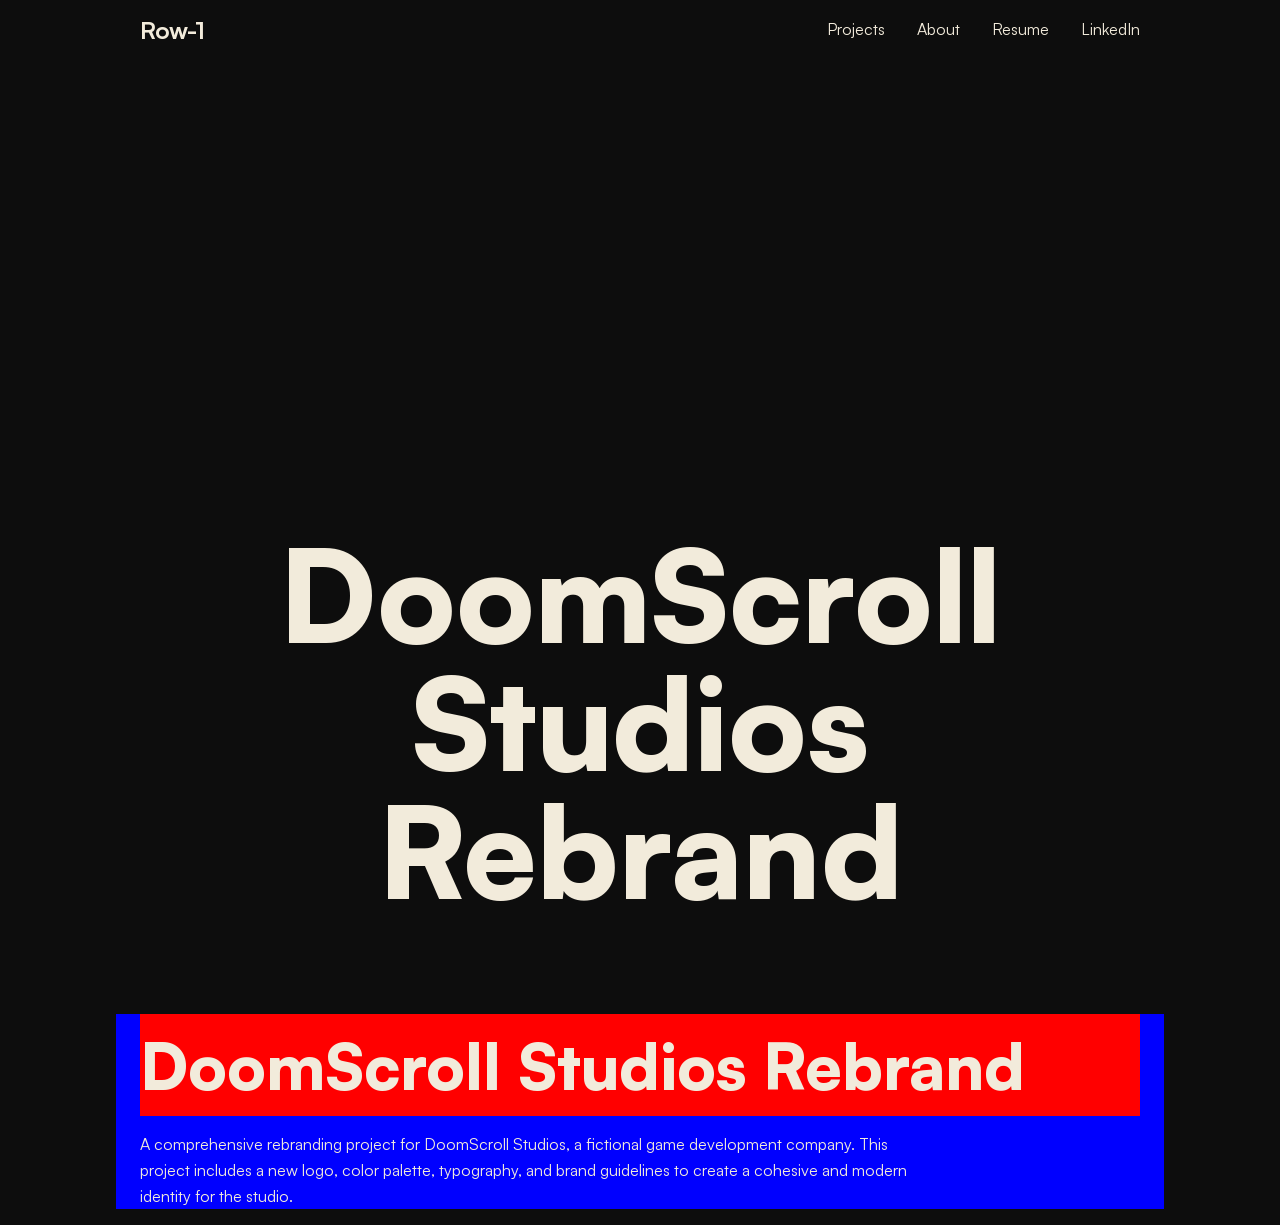
==== doomScrollRebrand.html @ fac2cb9f "Added Resume Link and DoomScroll.HTML but haven't linked it yet" ====
<!DOCTYPE html>
    <html lang="en">
    <head>
        <meta charset="UTF-8">
        <meta name="viewport" content="width=device-width, initial-scale=1.0">
        <link rel="stylesheet" href="styles.css">
        <script src="script.js" defer></script>
        <title>DoomScroll Studios Rebrand</title>
    </head>
    <body>
        <header>
            <nav class="navbar">
                <a class="nav-logo" href="/">Row-1</a>

                <div class="hamburger-menu">
                    <span class="bar"></span>
                    <span class="bar"></span>
                    <span class="bar"></span>
                </div>

                <ul class="nav_list">
                    <li class="nav_item">
                        <a href="#projects" class="nav_link">Projects</a>
                    </li>
                    <li class="nav_item">
                        <a href="#About" class="nav_link">About</a>
                    </li>
                    <li class="nav_item">
                        <a href="downloadFiles/RoannCordova_Resume2026.pdf" class="nav_link" download="RoannCordova_Resume2026.pdf">Resume</a>
                    </li>
                    <li class="nav_item">
                        <a href="https://www.linkedin.com/in/roann-cordova/" class="nav_link">LinkedIn</a>
                    </li>
                </ul>
            </nav>
        </header>
    <main>
        <!------------------- Hero Section ------------------->
            <section class="hero" id="#top">
    
                <div class="hero-video">
                    <video autoplay muted loop playsinline>
                        <source src="videos/A_Good_Design_Is_10001-0500.mp4" type="video/mp4">
                    </video>
                </div>
                <div class="name-header"> 
                    <h1 class="hero-name">
                        DoomScroll Studios Rebrand
                    </h1>
                </div>
            </section>
            <section class="project-overview">
                <h1 class="project-headline">DoomScroll Studios Rebrand</h1>
                <p class="project-description">
                    A comprehensive rebranding project for DoomScroll Studios, a fictional game development company. This project includes a new logo, color palette, typography, and brand guidelines to create a cohesive and modern identity for the studio.
                </p>
            </section>
    </main>
    </body>
---- styles.css ----
/*-------- Variables ----------*/
/* Satoshi – Light */
@font-face {
    font-family: "Satoshi";
    src: url("fonts/Satoshi-Light.woff2") format("woff2");
    font-weight: 300;
    font-style: normal;
    font-display: swap;
}

@font-face {
    font-family: "Satoshi";
    src: url("fonts/Satoshi-LightItalic.woff2") format("woff2");
    font-weight: 300;
    font-style: italic;
    font-display: swap;
}

/* Satoshi – Regular */
@font-face {
    font-family: "Satoshi";
    src: url("fonts/Satoshi-Regular.woff2") format("woff2");
    font-weight: 400;
    font-style: normal;
    font-display: swap;
}

@font-face {
    font-family: "Satoshi";
    src: url("fonts/Satoshi-Italic.woff2") format("woff2");
    font-weight: 400;
    font-style: italic;
    font-display: swap;
}

/* Satoshi – Medium */
@font-face {
    font-family: "Satoshi";
    src: url("fonts/Satoshi-Medium.woff2") format("woff2");
    font-weight: 500;
    font-style: normal;
    font-display: swap;
}

@font-face {
    font-family: "Satoshi";
    src: url("fonts/Satoshi-MediumItalic.woff2") format("woff2");
    font-weight: 500;
    font-style: italic;
    font-display: swap;
}

/* Satoshi – Bold */
@font-face {
    font-family: "Satoshi";
    src: url("fonts/Satoshi-Bold.woff2") format("woff2");
    font-weight: 700;
    font-style: normal;
    font-display: swap;
}

@font-face {
    font-family: "Satoshi";
    src: url("fonts/Satoshi-BoldItalic.woff2") format("woff2");
    font-weight: 700;
    font-style: italic;
    font-display: swap;
}

/* Satoshi – Black */
@font-face {
    font-family: "Satoshi";
    src: url("fonts/Satoshi-Black.woff2") format("woff2");
    font-weight: 900;
    font-style: normal;
    font-display: swap;
}

@font-face {
    font-family: "Satoshi";
    src: url("fonts/Satoshi-BlackItalic.woff2") format("woff2");
    font-weight: 900;
    font-style: italic;
    font-display: swap;
}
/*---------------------------------*/


:root {
    /* Core colors */
    --color-bg-dark: #0D0D0D;
    --color-beige: #F2EBDB;

    /* Accents */
    --color-accent-warm: #D97925;
    --color-accent-blue: #2484DA;
    --color-accent-blue-dark: #033E8C;
    ::selection {
        background: var(--color-beige);
        color: var(--color-accent-warm);
    }

    /* Typography */
    --font-primary: "Satoshi", sans-serif;

    /* Radius */
    --radius-xl: 50px;
    --radius-lg: 24px;
    --radius-md: 12px;
    --radius-sm: 6px;

    /* Layout */
    --max-width-container: 1000px; /* Max width for the main content container */
}

/* Navigation Bar */
header {
    position: sticky;
    top: 0;
    z-index: 1000;
}
.navbar {
    background-color: var(--color-bg-dark);
    justify-content: space-between;
    display: flex;
    align-items: center;
    padding-left: 1.5rem;
    padding-right: 1.5rem;
    height: 60px;

    max-width: var(--max-width-container);
    margin: 0 auto;

}
.nav-logo {
    font-family: var(--font-primary);
    font-weight: 700;
    color: var(--color-beige);
    text-decoration: none;
    font-size: 1.5rem;
}
.hamburger-menu {
    display: none; /* Hide burger menu on larger screens */
    flex-direction: column;
    gap: 5px;
    cursor: pointer;
}
.bar {
    width: 25px;
    height: 3px;
    background-color: var(--color-beige);
    border-radius: 2px;
}
.nav_list {
    display: flex;
    gap: 2rem;
}
.nav_list.active {
    transform: translateX(0) !important; /* Slide in the nav links when active */
}   
@media only screen and (max-width: 500px) {
    .nav_list {
        position: fixed;
        top: 60px; /* Below the navbar */
        right: 0;
        background-color: var(--color-bg-dark);
        border-radius: var(--radius-md);
        flex-direction: column;
        box-shadow: 0 4px 24px rgba(0, 0, 0, 1);
        width: 200px;
        padding: 1rem;
        transform: translateX(100%); /* Hide nav links by default */
        transition: transform 0.3s ease-in-out;
    }
    .hamburger-menu {
        display: flex; /* Show burger menu on smaller screens */
    }
}


/*-------- Base page setup ----------*/
body {
    /* background-color: var(--color-bg-dark); */
    color: var(--color-beige);
    font-family: var(--font-primary);
    font-weight: 400; 
    line-height: 1.6;
    margin: 0;

    background: #0D0D0D;
}
ul {
    list-style: none;
}



/* Headings */
h1, h2, h3, h4 {
    font-family: var(--font-primary);
    font-weight: 700; /* Bold */
    margin: 0 0 0.5em;
}

h1 {
    font-size: clamp(2.8rem, 5vw, 4rem);
    font-weight: 900; /* Black */
}

h2 {
    font-size: clamp(2rem, 3.5vw, 3rem);
}

h3 {
    font-size: clamp(1.4rem, 2vw, 2rem);
}

p {
    font-weight: 400; /* Regular */
    max-width: 70ch;
}


/* Links */
a:visited{
    color: var(--color-beige);
    
}
a:link{
    color: var(--color-beige);
    text-decoration: none;
}
a:hover{
    color: var(--color-beige);
    text-decoration: underline;
}
a:focus{
    color: var(--color-beige);
    text-decoration: underline;
}

/* Text Stylings - Accents */
.warm-bold{
    color: var(--color-accent-warm);
    font-weight: 700;
}
.italic-bold-beige{
    color: var(--color-beige);
    font-weight: 700;
    font-style: italic;
}




/*-------- Hero Section Styles ----------*/
.hero {
    max-width: var(--max-width-container);
    margin: 0 auto;
    padding: 0 1.5rem 5rem; /* Top(it was 4rem before, but i made it 0 so it doesnt have any gaps at the top), Right/Left, Bottom */
    text-align: center;
}


/*-------- Hero Video Styles ----------*/
.hero-video { /* Container for the hero video -- The picture frame*/
    width: 100%;
    border-bottom-left-radius: var(--radius-xl);
    border-bottom-right-radius: var(--radius-xl);
    overflow: hidden; /* Ensure video does not overflow the container */
    /* For any text inside the container */
    /* background-color: var(--color-beige); */
}

/* NOTE: Don't try to stretch the frame, stretch the poster itself */

.hero-video video { /* Target the video element inside the container -- The picture lmao */
    width: 100%;
    /* Maintain aspect ratio for the video I'm going to add later*/
    /* height: auto; */
    /* Set a fixed height for the video -- ALSO FOR TEST*/
    height: 50vh; 
    object-fit: cover; /* Ensure the video covers the container */
    display: block;
}
@media only screen and (max-width: 768px) {
    .hero-video video {
        height: 30vh; /* Adjust height for smaller screens */
    }
}


/*-------- Name Header Styles ----------*/
.name-header {
    text-align: center;
    margin: 20px 0;
}
.hero-name {
    font-size: clamp(5rem, 10vw, 8rem);
    font-weight: 900;
    line-height: 1;
    margin-bottom: 0.5rem;
    opacity: 0;
}
.hero-quote {
    font-size: clamp(1.5rem, 4vw, 3rem);
    font-weight: 900;
    line-height: 1.2;
    margin-top: 0;
}



/*-------- Hero Subtitle Section Styles ----------*/
.subtitle-div{
    display: grid;
    grid-template-columns: 1fr 1fr;
    opacity: 0;
}


.meta-hero-role{
    font-size: 1rem;
    max-width: 60ch;
    text-align: left;
}
@media screen and (max-width: 768px) {
    .meta-hero-role{
        max-width: 13ch;
    }
    
}

.divider
{
    color: var(--color-beige);
}

.meta-hero-description{
    text-align: left;
    max-width: 50ch;
}


/*-------- Projects Section Styles ----------*/
.section_headers{
    font-size: clamp(2.8rem, 5vw, 4rem);
    font-weight: 900; /* Black */
    margin-bottom: 1.5rem;
}
.section-container {
    max-width: var(--max-width-container);
    margin: 2rem auto; /* Margins the section. 2rem as default */
    padding: 0 1.5rem;
}
.section-divider{
    display: grid;
    grid-template-columns: 1fr 1fr; /* Two equal columns */
    gap: 1rem; /* Gap between the grid items */
}

@media only screen and (max-width: 768px) {
    .section-divider{
        grid-template-columns: 1fr; /* Single column on smaller screens */
    }
}


.arrow-icon{
    width: 1.5rem;
    height: auto;
}


.project-item {
    transition: transform 0.3s ease; /* Smooth transition for background */

    border-radius: var(--radius-lg);
    overflow: hidden; /* Ensure content does not overflow the rounded corners */
}


.project-item:hover .project-description-background,
.project-item:focus-visible .project-description-background {
    background-color: var(--color-accent-blue); /* Change background color on hover/focus */

    
}

.project-item:not(:hover), .project-item:not(:focus-visible) .project-description-background { 
    transition: all 0.3s ease; /* Smooth transition back to normal state */
}


.project-description-background{
    background-color: var(--color-accent-blue-dark);
    padding-bottom: 0.5rem;
    padding-top: 0;
    padding-left: 1rem;
    padding-right: 2rem;
    display: flex;
    justify-content: space-between;
    align-items: center;
}

.project-image {
    width: 100%;
    height: auto;
    display: block;
    /* background-color: yellow; */
    /* Temporary background color for visibility */
    object-fit: cover;
}

.project-title{
    font-weight: 700; /* Bold */
    margin-left: 1rem;
    margin-top: 1rem;
    margin-bottom: 0;

}
.project-role{
    font-weight: 400; /* Regular */
    margin-left: 1rem;
    margin-top: 0;
    margin-bottom: 1rem;
}

/* ---------- Hero Image Styles ----------  */
.hero-image {
    width: 100%;
    height: 500px; /* Set a fixed height for the image */
    display: block;
    border-bottom-left-radius: var(--radius-xl);
    border-bottom-right-radius: var(--radius-xl);
    object-fit: cover; /* Ensure the image covers the container */
    overflow: hidden;
    margin-bottom: 2rem;
    background-color: red;/* Temporary background color for visibility */
}
/* --------------- Project Page Styles ------ */
.project-overview{
    max-width: var(--max-width-container);
    margin: 0 auto;
    padding: 0 1.5rem;
    background-color: blue; /* Temporary background color for visibility */
}
.project-headline{
    font-size: clamp(2.8rem, 5vw, 4rem);
    font-weight: 900; /* Black */
    margin-bottom: 1rem;
    background-color: red; /* Temporary background color for visibility */
}








/* Test content & heading style */
.test-heading {
    font-size: 2.5rem;
    color: var(--color-accent-warm);
    text-align: center;
}
.test-content {
    font-size: 1.2rem;
    color: var(--color-accent-blue);
    text-align: center;
}
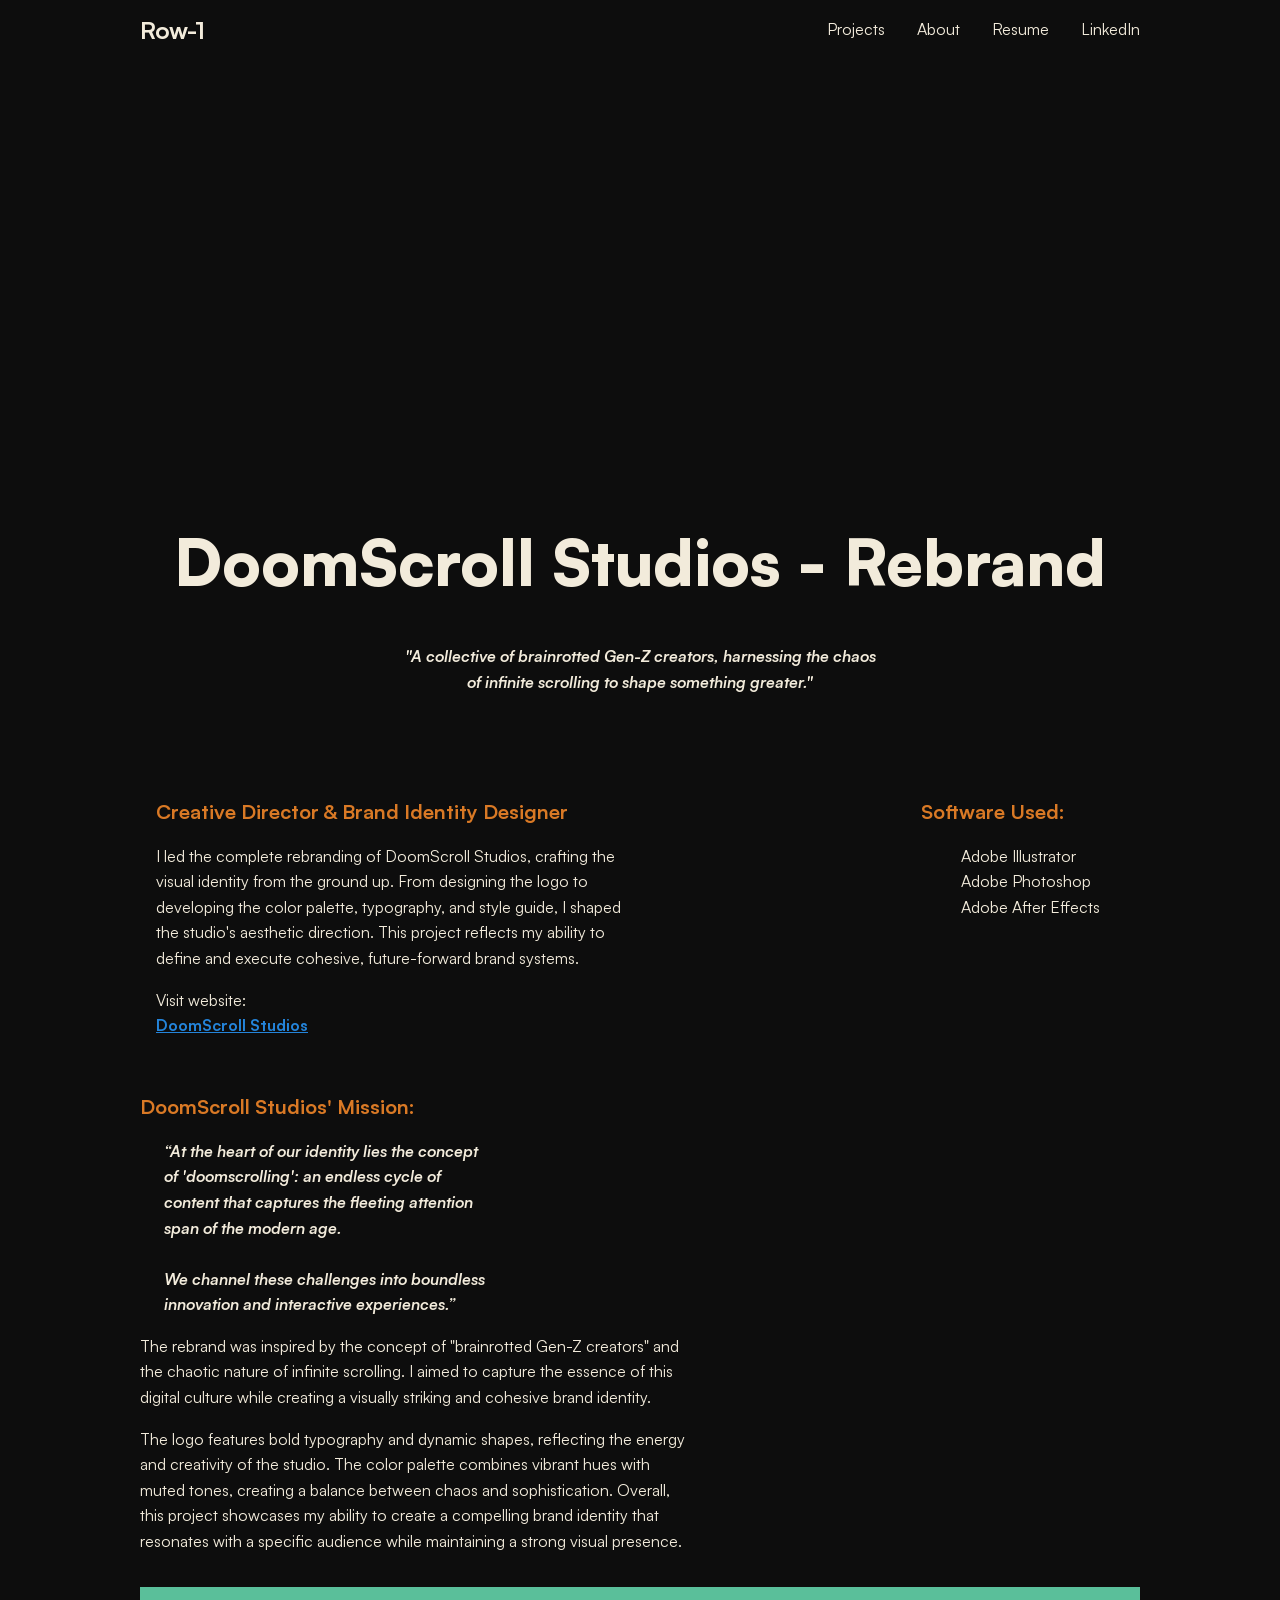
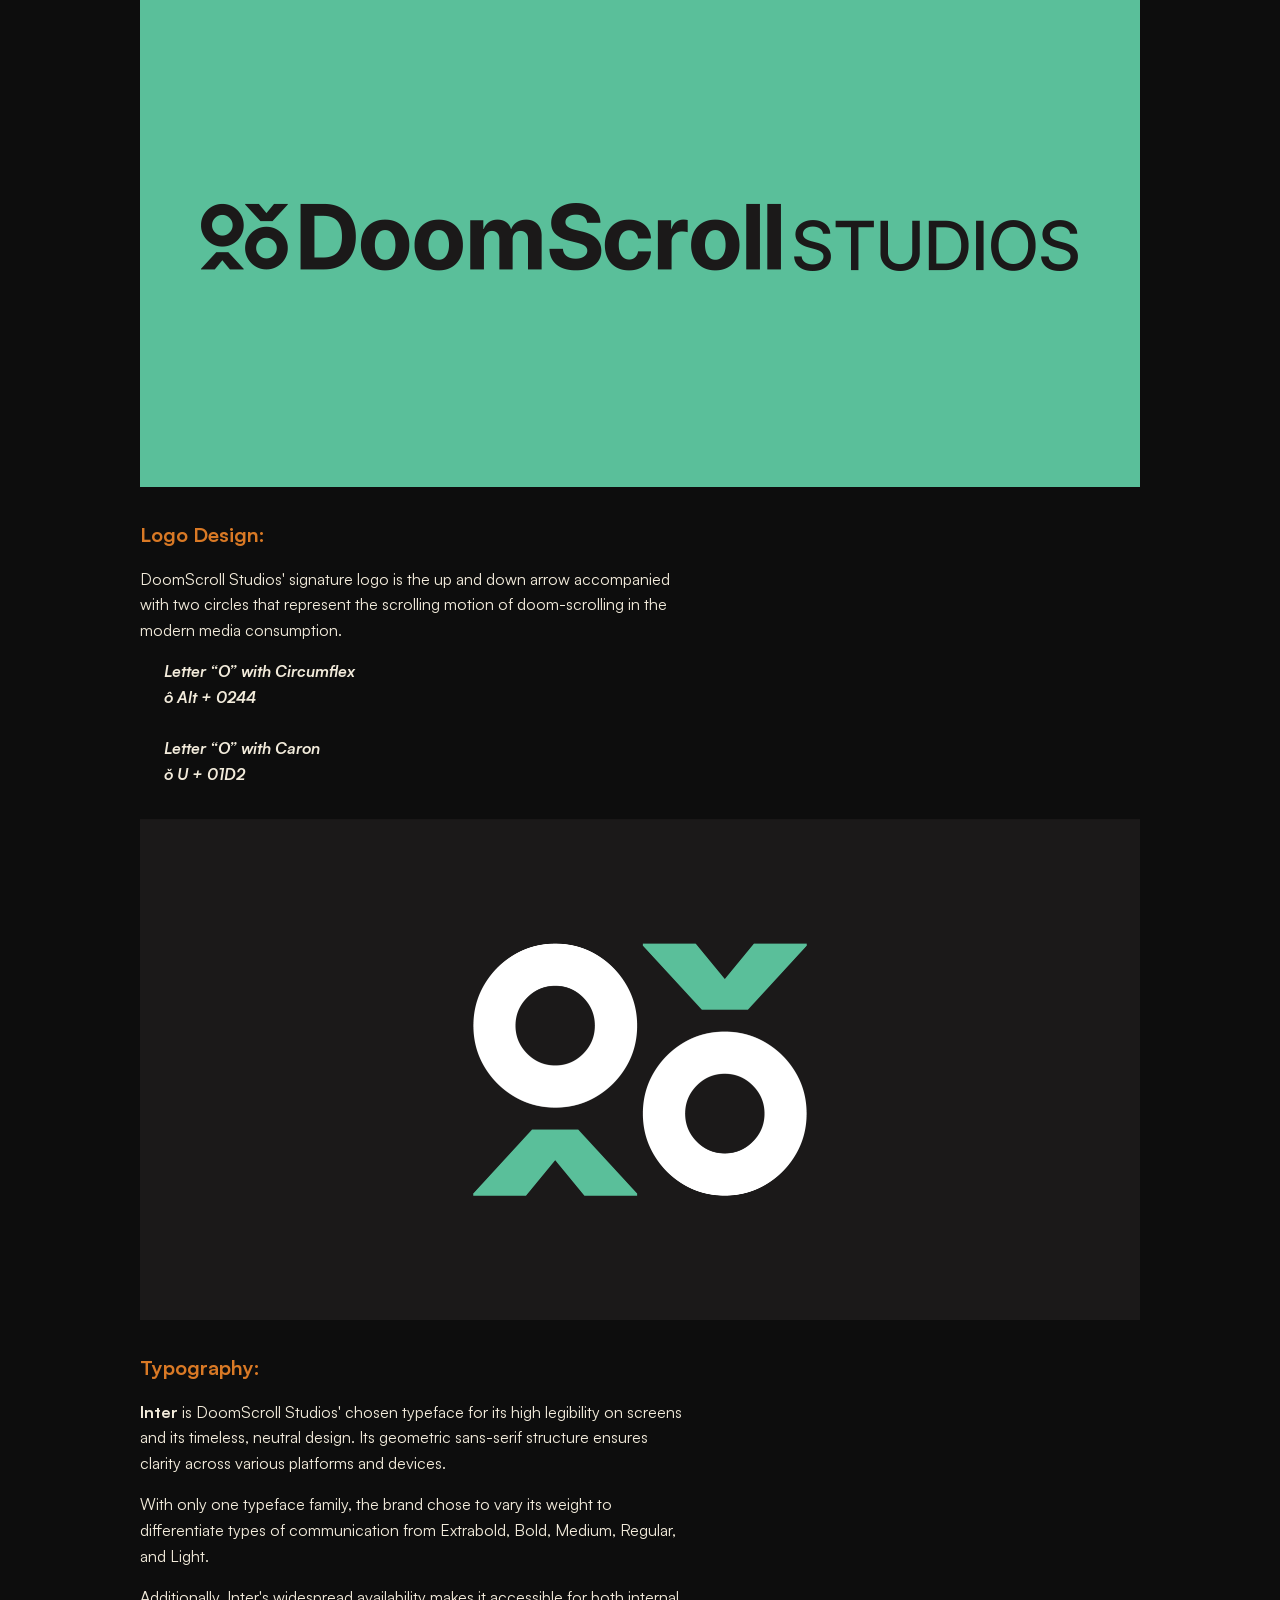
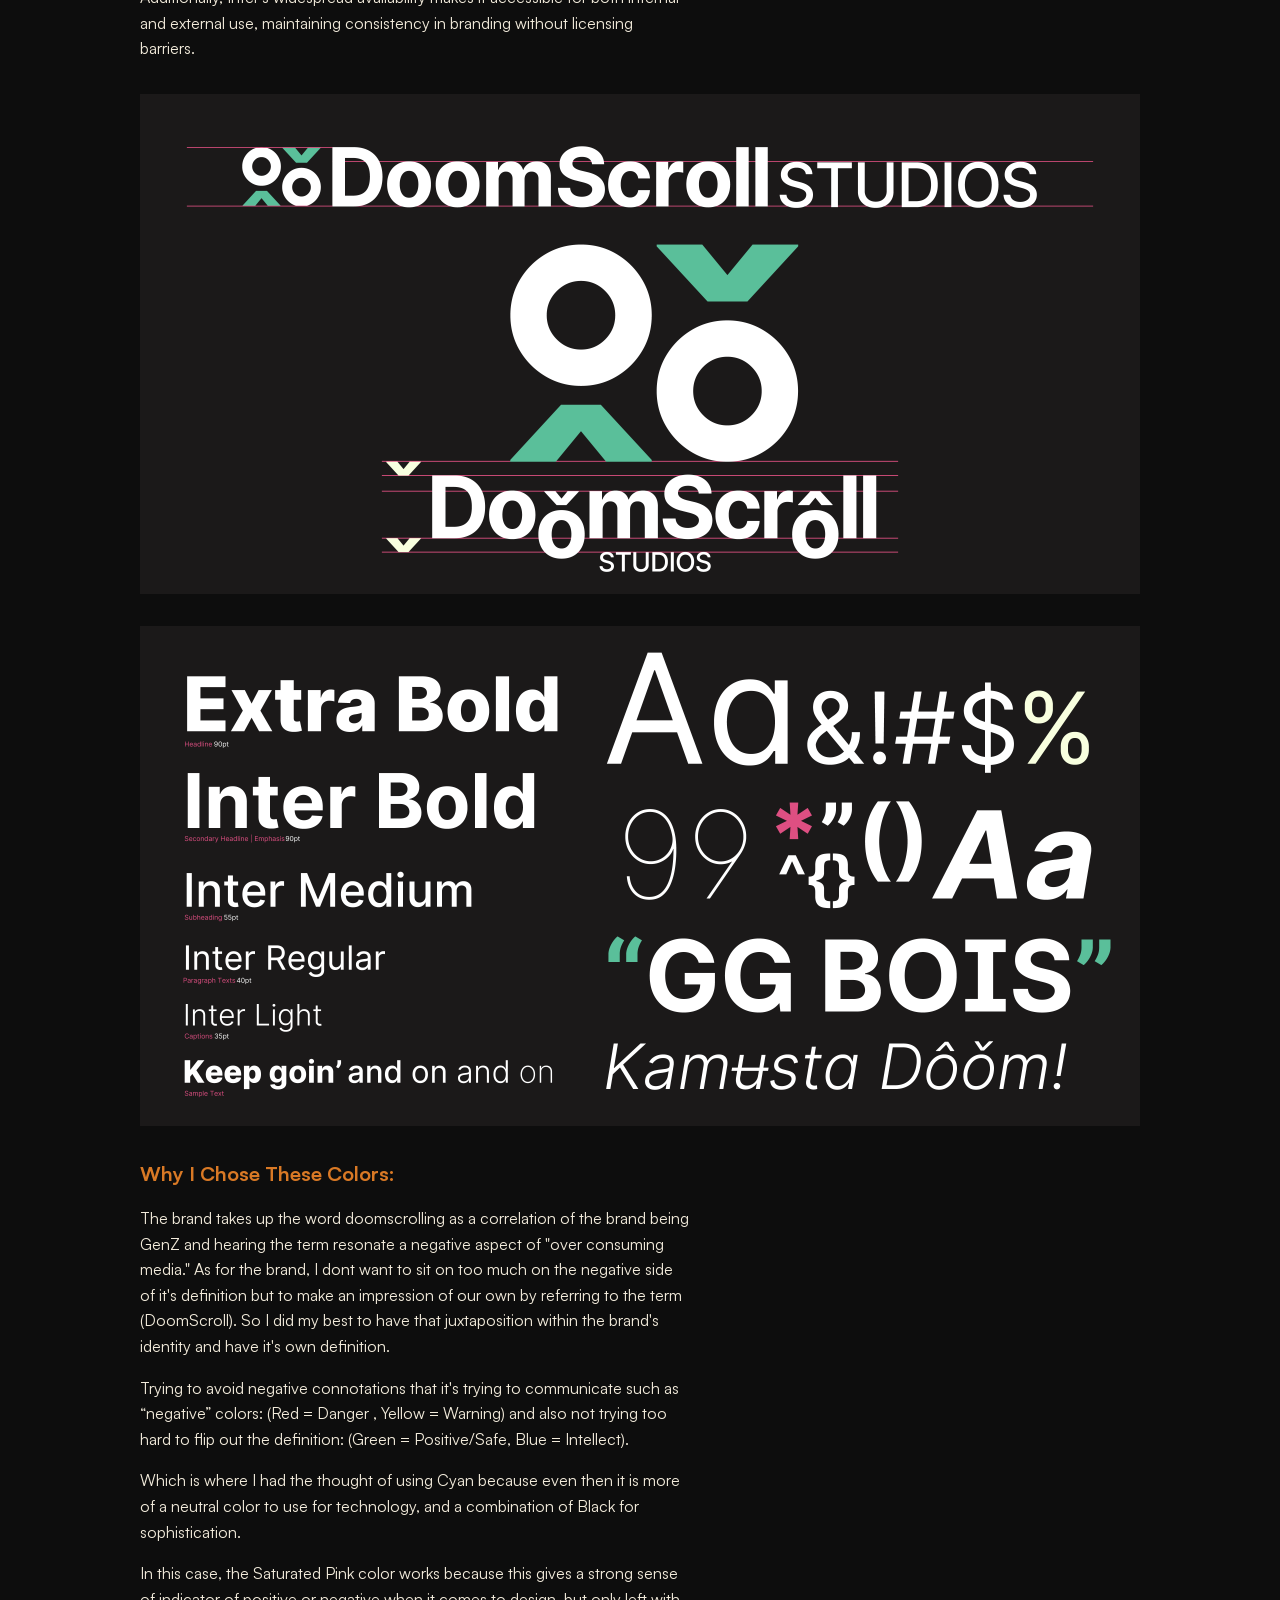
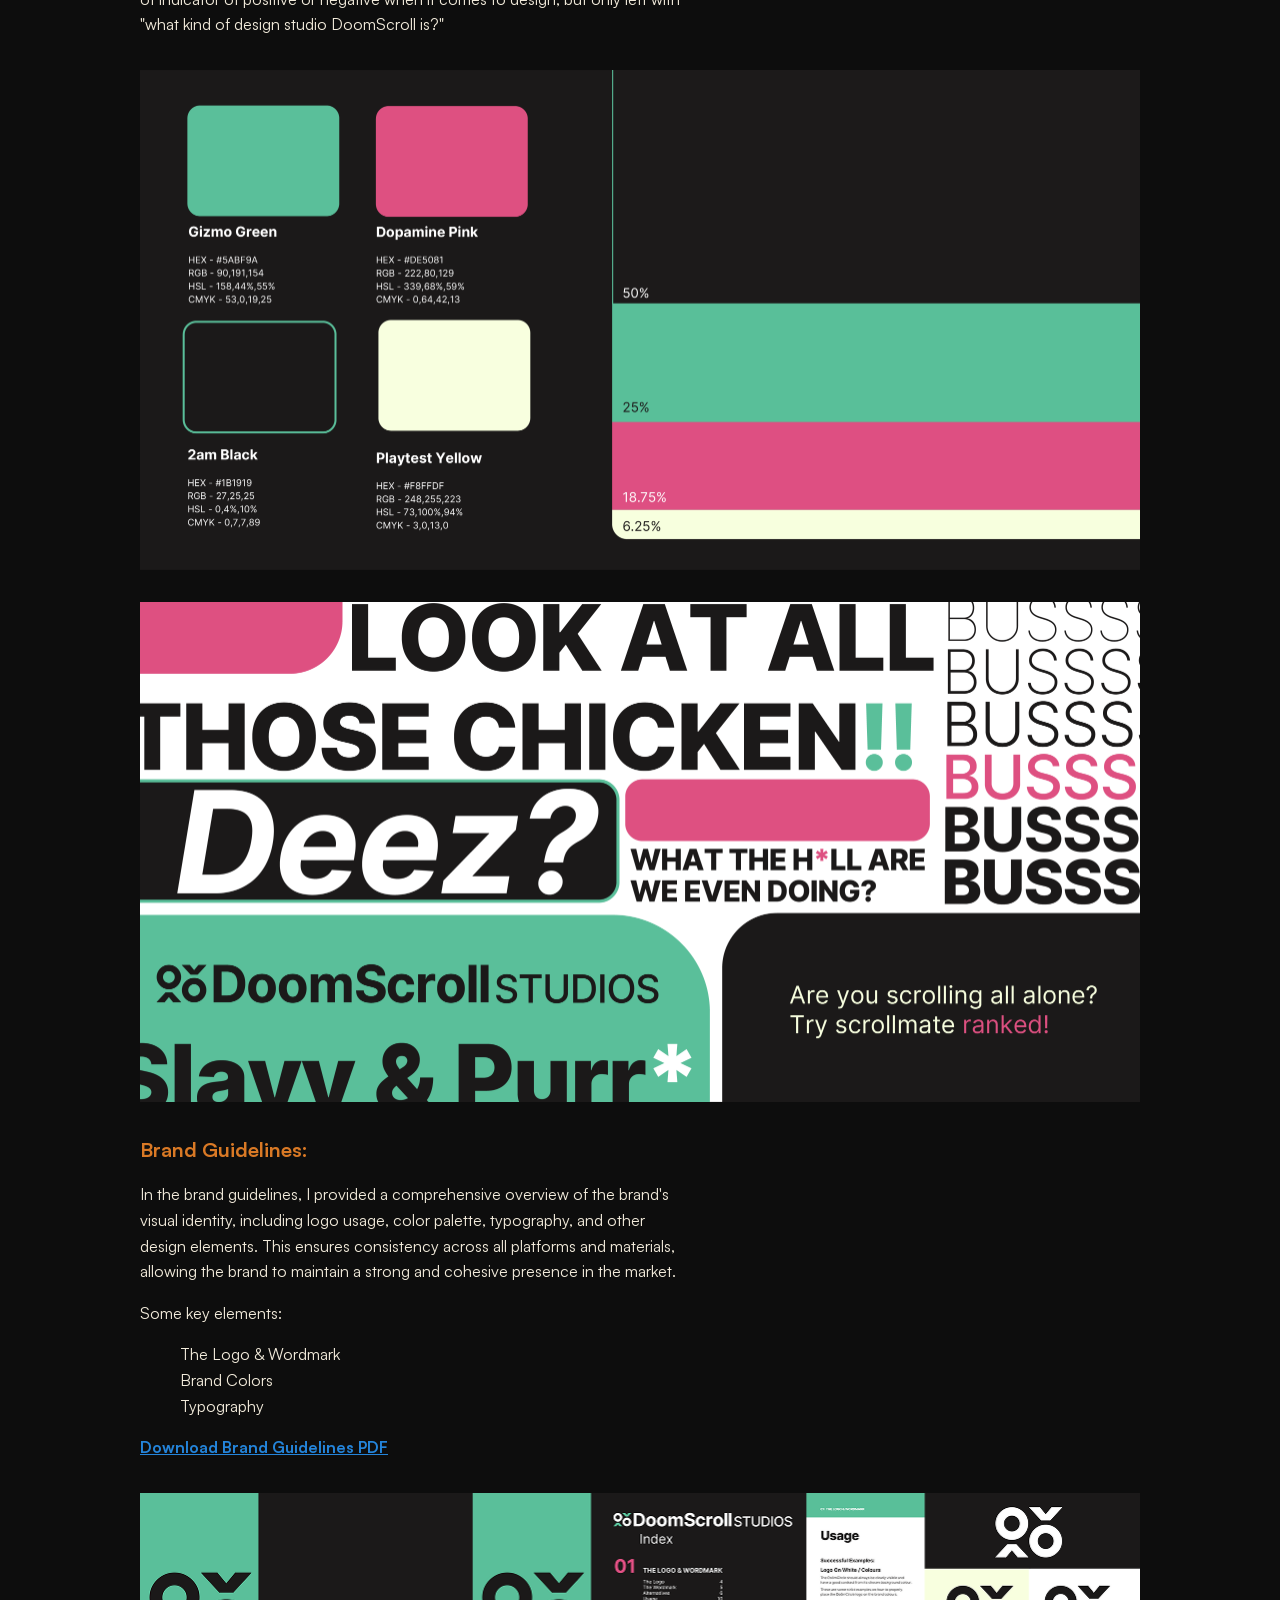
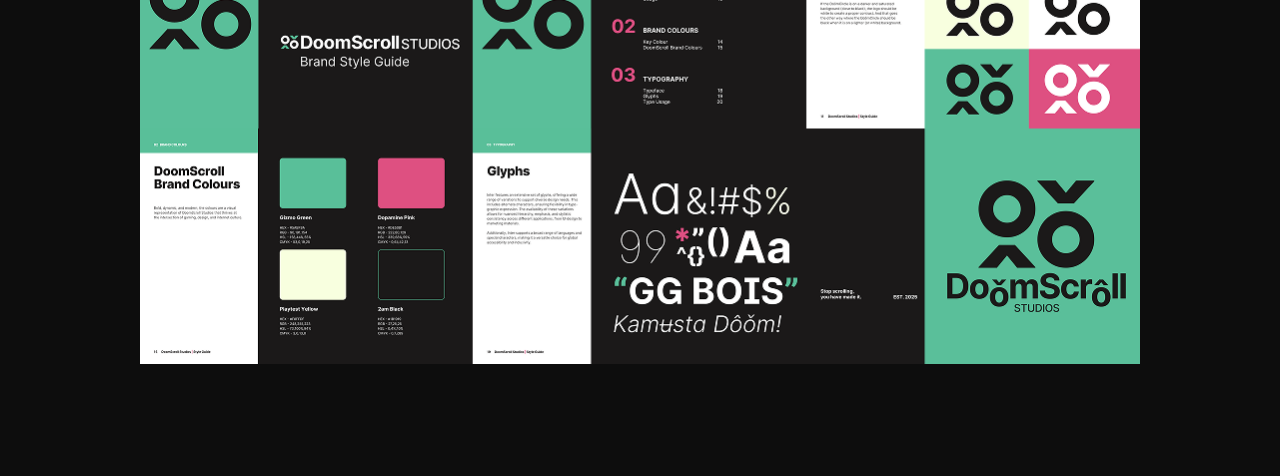
==== commit 649df008: "DoomScroll Rebrand Page - Finished (Project Pages Template Done) - Added hero animation - Downloadab" ====
--- a/doomScrollRebrand.html
+++ b/doomScrollRebrand.html
@@ -38,22 +38,183 @@
         <!------------------- Hero Section ------------------->
             <section class="hero" id="#top">
     
+                <!-- <img src="images/doomScrollStudios/DoomScrollStudiosRebrand_HeroImage_1000x500.png" class="hero-image" alt="DoomScroll Studios Hero Image"> -->
                 <div class="hero-video">
                     <video autoplay muted loop playsinline>
-                        <source src="videos/A_Good_Design_Is_10001-0500.mp4" type="video/mp4">
+                        <source src="videos/DoomScroll_HeroAnimation_1000x500.mp4" type="video/mp4">
                     </video>
                 </div>
-                <div class="name-header"> 
-                    <h1 class="hero-name">
-                        DoomScroll Studios Rebrand
+                <div class="project-hero-header"> 
+                    <h1>
+                        DoomScroll Studios - Rebrand
                     </h1>
                 </div>
+                <div >
+                    <p class="project-hero-description">
+                        <i>"A collective of brainrotted Gen-Z creators, harnessing the chaos of infinite scrolling to shape something greater."</i>
+                    </p>
+                </div>
             </section>
-            <section class="project-overview">
-                <h1 class="project-headline">DoomScroll Studios Rebrand</h1>
-                <p class="project-description">
-                    A comprehensive rebranding project for DoomScroll Studios, a fictional game development company. This project includes a new logo, color palette, typography, and brand guidelines to create a cohesive and modern identity for the studio.
-                </p>
+            <section class="project-details">                
+                <div class="project-role-and-software-skills">
+                    <div class="project-role">
+                        <p class="project-header">
+                            Creative Director & Brand Identity Designer
+                        </p>
+                        <p>
+                            I led the complete rebranding of DoomScroll Studios, crafting the visual identity from the ground up. From designing the logo to developing the color palette, typography, and style guide, I shaped the studio's aesthetic direction. This project reflects my ability to define and execute cohesive, future-forward brand systems.
+                        </p>
+                        <p>
+                            Visit website:
+                            <br>
+                            <a href="https://www.doomscroll.studio/" target="_blank" rel="noopener noreferrer" class="download-link">DoomScroll Studios</a>    
+                        </p>
+                    </div>
+
+                    <div class="software-skills">
+                        <p class="project-header">
+                            Software Used:
+                        </p>
+                        <ul>
+                            <li>Adobe Illustrator</li>
+                            <li>Adobe Photoshop</li>
+                            <li>Adobe After Effects</li>
+                        </ul>
+                    </div>
+                </div>
+
+                <!-- Mission Section -->
+                <div class="project-details-description">
+                    
+                    <p class="project-header">
+                        DoomScroll Studios' Mission:
+                    </p>
+                    <p class="project-details-quote">
+                        “At the heart of our identity lies the concept of 'doomscrolling': an endless cycle of content that captures the fleeting attention span of the modern age.
+                        <br>
+                        <br>
+                        We channel these challenges into boundless innovation and interactive experiences.”
+                    </p>
+                    <p>
+                        The rebrand was inspired by the concept of "brainrotted Gen-Z creators" and the chaotic nature of 
+                        infinite scrolling. I aimed to capture the essence of this digital culture while creating a visually 
+                        striking and cohesive brand identity.
+                    </p>
+                    <p>
+                        The logo features bold typography and dynamic shapes, 
+                        reflecting the energy and creativity of the studio. The color palette combines vibrant hues with muted tones, 
+                        creating a balance between chaos and sophistication. Overall, this project showcases my ability to create a 
+                        compelling brand identity that resonates with a specific audience while maintaining a strong visual presence.
+                    </p>
+                </div>
+                
+                <img src="images/doomScrollStudios/DoomScrollStudios_SecondaryImage_1000x500@4x.png" alt="DoomScroll Studios Secondary Image" class="project-details-image">
+                
+                <div class="project-details-description">
+                    <p class="project-header">
+                        Logo Design:
+                    </p>
+                    <p>
+                        DoomScroll Studios' signature logo is the up and down arrow
+                        accompanied with two circles that represent the scrolling
+                        motion of doom-scrolling in the modern media consumption.
+                    </p>
+                    <p class="project-details-quote">
+                        Letter “O” with Circumflex<br>
+                        ô Alt + 0244
+                        <br>
+                        <br>
+                        Letter “O” with Caron<br>
+                        ǒ U + 01D2
+                    </p>
+                </div>
+
+                <img src="images/doomScrollStudios/DoomScrollStudios_LogoBreakdown_1000x500@4x.png" class="project-details-image" alt="DoomScroll Studios Logo Breakdown">
+
+
+                <!-- Typography Section -->
+                <div class="project-details-description">
+
+                    <p class="project-header">
+                        Typography:
+                    </p>
+                    
+
+                    <p>
+                        <span style="font-weight: bold;">Inter</span> is DoomScroll Studios' chosen typeface for its
+                        high legibility on screens and its timeless, neutral design.
+                        Its geometric sans-serif structure ensures clarity across various platforms and devices.
+                    </p>
+                    <p>
+                        With only one typeface family, the brand chose to vary its weight to differentiate types of communication from Extrabold, Bold, Medium, Regular, and Light.
+                    </p>
+                    <p>
+                        Additionally, Inter's widespread availability makes it
+                        accessible for both internal and external use, maintaining consistency in branding without licensing barriers.
+                    </p>
+
+                </div>
+
+                <img src="images/doomScrollStudios/DoomScrollStudios_TypographyBreakdown_1000x500@4x.png" class="project-details-image" alt="DoomScroll Studios Typography Breakdown">
+                <img src="images/doomScrollStudios/DoomScrollStudios_TypographyUsage_1000x500@4x.png" class="project-details-image" alt="DoomScroll Studios Typography Breakdown">
+                
+                <!-- Color Palette Section -->
+                <div class="project-details-description">
+                    <p class="project-header">
+                        Why I Chose These Colors:
+                    </p>
+                    <p>
+                        The brand takes up the word doomscrolling as a correlation of the 
+                        brand being GenZ and hearing the term resonate a negative aspect of 
+                        "over consuming media." As for the brand, I dont want to sit on too much on the 
+                        negative side of it's definition but to make an impression of our own by referring 
+                        to the term (DoomScroll). So I did my best to have that juxtaposition within the brand's 
+                        identity and have it's own definition.
+                    </p>
+                    <p>
+                        Trying to avoid negative connotations that it's trying to communicate such as 
+                        “negative” colors: (Red = Danger , Yellow = Warning) and also not trying too hard to 
+                        flip out the definition: (Green = Positive/Safe, Blue = Intellect).
+                    </p>
+                    <p>
+                        Which is where I had the thought of using Cyan because even then it is more of a 
+                        neutral color to use for technology, and a combination of Black for sophistication.
+                    </p>
+                    <p>
+                        In this case, the Saturated Pink color works because this gives a strong sense of indicator of positive or negative when it comes to design, but only left with "what kind of design studio DoomScroll is?"
+                    </p>
+                </div>
+
+                <img src="images/doomScrollStudios/DoomScrollStudios_ColorBreakdown_1000x500@4x.png" class="project-details-image" alt="DoomScroll Studios Color Breakdown">
+                <img src="images/doomScrollStudios/DoomScrollStudios_ColorMockup_1000x500@4x.png" class="project-details-image" alt="DoomScroll Studios Color MockUp">
+
+                <!-- Brand Guidelines -->
+                <div class="project-details-description">
+                    <p class="project-header">
+                        Brand Guidelines:
+                    </p>
+                    <p>
+                        In the brand guidelines, I provided a comprehensive overview of the brand's visual identity, including logo usage, 
+                        color palette, typography, and other design elements. This ensures consistency across 
+                        all platforms and materials, allowing the brand to maintain a strong and cohesive presence in the market.
+                    </p>
+                    <p>
+                        Some key elements:
+                    </p>
+                    <ul>
+                        <li>The Logo & Wordmark</li>
+                        <li>Brand Colors</li>
+                        <li>Typography</li>
+                    </ul>
+                    <a href="/downloadFiles/DoomScroll-StyleBrand_Guide(2025).pdf" download="DoomScrollStudios_BrandGuidelines_2024.pdf" class="download-link">Download Brand Guidelines PDF</a>
+                </div>
+
+                <a href="/downloadFiles/DoomScroll-StyleBrand_Guide(2025).pdf" download="DoomScrollStudios_BrandGuidelines_2024.pdf">
+                    <img src="images/doomScrollStudios/DoomScroll_BrandGuidelines_PDF_Download_1000x500.png" class="project-details-image" alt="DoomScroll Studios Brand Guidelines">
+                </a>
+                
+
             </section>
     </main>
-    </body>+    </body>
+</html>
--- a/styles.css
+++ b/styles.css
@@ -429,27 +429,96 @@
 /* ---------- Hero Image Styles ----------  */
 .hero-image {
     width: 100%;
-    height: 500px; /* Set a fixed height for the image */
+    height: auto;
     display: block;
     border-bottom-left-radius: var(--radius-xl);
     border-bottom-right-radius: var(--radius-xl);
     object-fit: cover; /* Ensure the image covers the container */
     overflow: hidden;
     margin-bottom: 2rem;
-    background-color: red;/* Temporary background color for visibility */
-}
+}
+@media only screen and (max-width: 768px) {
+    .hero-image {
+        height: auto; /* Adjust height for smaller screens */
+    }
+}
+
 /* --------------- Project Page Styles ------ */
-.project-overview{
-    max-width: var(--max-width-container);
-    margin: 0 auto;
-    padding: 0 1.5rem;
-    background-color: blue; /* Temporary background color for visibility */
-}
-.project-headline{
+.project-hero-header{
     font-size: clamp(2.8rem, 5vw, 4rem);
     font-weight: 900; /* Black */
     margin-bottom: 1rem;
-    background-color: red; /* Temporary background color for visibility */
+}
+.project-header{
+    color: var(--color-accent-warm);
+    font-weight: 600;
+    margin-bottom: 0;
+    font-size: clamp(1.25rem, 1.5vw, 2rem);
+}
+.project-hero-description{
+    font-weight: 600; /* Regular */
+    max-width: 40ch;
+    margin: 0 auto;
+    text-align: center;
+    padding: 0 1.5rem;
+}
+.project-role-and-software-skills{
+    display: grid;
+    text-align: left;
+    grid-template-columns: 1fr 1fr;
+    gap: 1rem;
+}
+.software-skills{
+    justify-self: end;
+    padding: 0 2.5rem;
+}
+@media only screen and (max-width: 768px) {
+    .project-role-and-software-skills{
+        grid-template-columns: 1fr; /* Single column on smaller screens */
+    }
+    .software-skills{
+        justify-self: start;
+        padding: 0;
+    }
+}
+.project-details{
+    max-width: var(--max-width-container);
+    margin: 0 auto;
+    padding: 0 1.5rem 5rem;
+    text-align: left;
+}
+.project-details-description{
+    width: 100%;
+    max-width: 50ch;
+    margin-bottom: 2rem;
+}
+.project-details-quote{
+    font-style: italic;
+    font-weight: 600;
+    width: 30ch;
+    margin-bottom: 1rem;
+    padding: 0 1.5rem;
+    font-size: clamp(1rem, 1.25vw, 1.5rem);
+}
+.project-details-image{
+    width: 100%;
+    height: auto;
+    display: block;
+    margin: 2rem 0;
+    object-fit: cover;
+    /* background-color: blue;  */
+    /* Temporary background color for visibility */
+}
+@media only screen and (max-width: 768px) {
+    .project-details-image {
+        height: auto; /* Adjust height for smaller screens */
+    }
+}
+
+.download-link {
+    color: var(--color-accent-blue) !important;
+    font-weight: 600 !important;
+    text-decoration: underline !important;
 }
 
 
@@ -471,3 +540,4 @@
     text-align: center;
 }
 
+
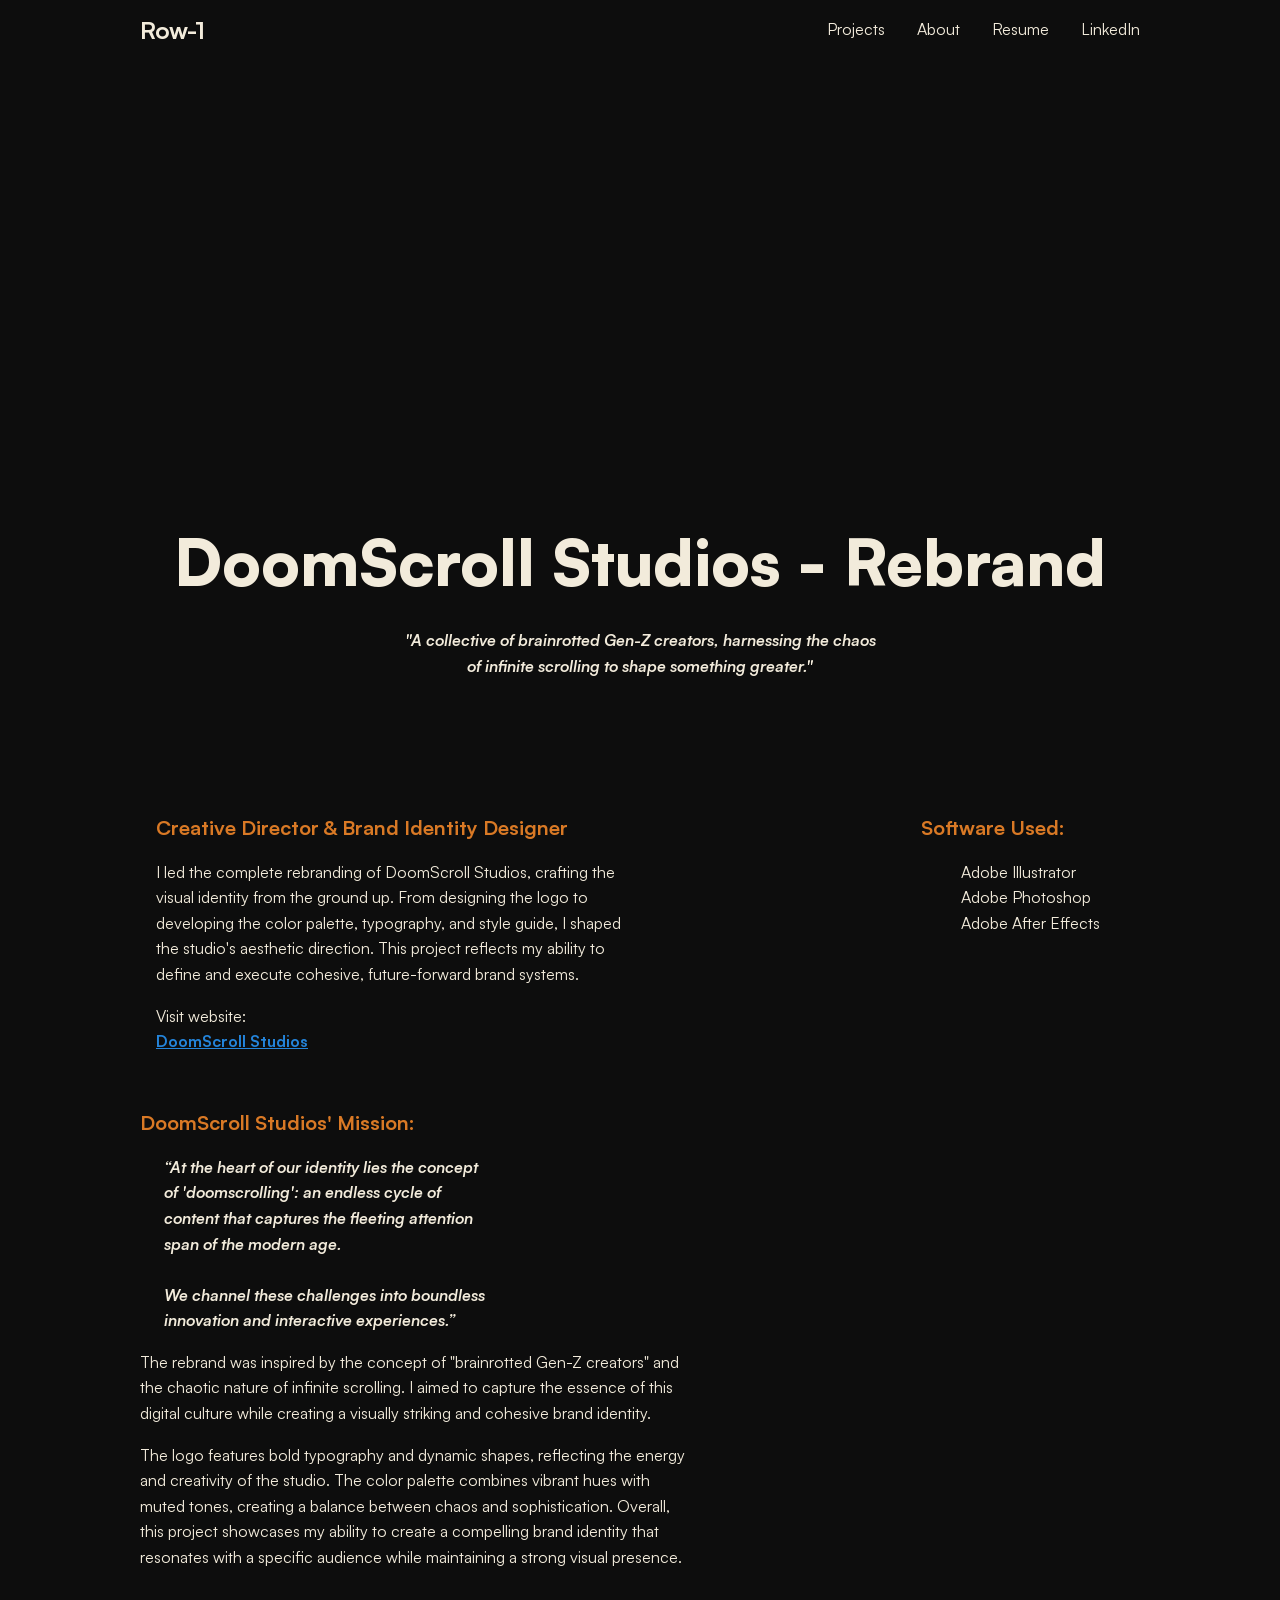
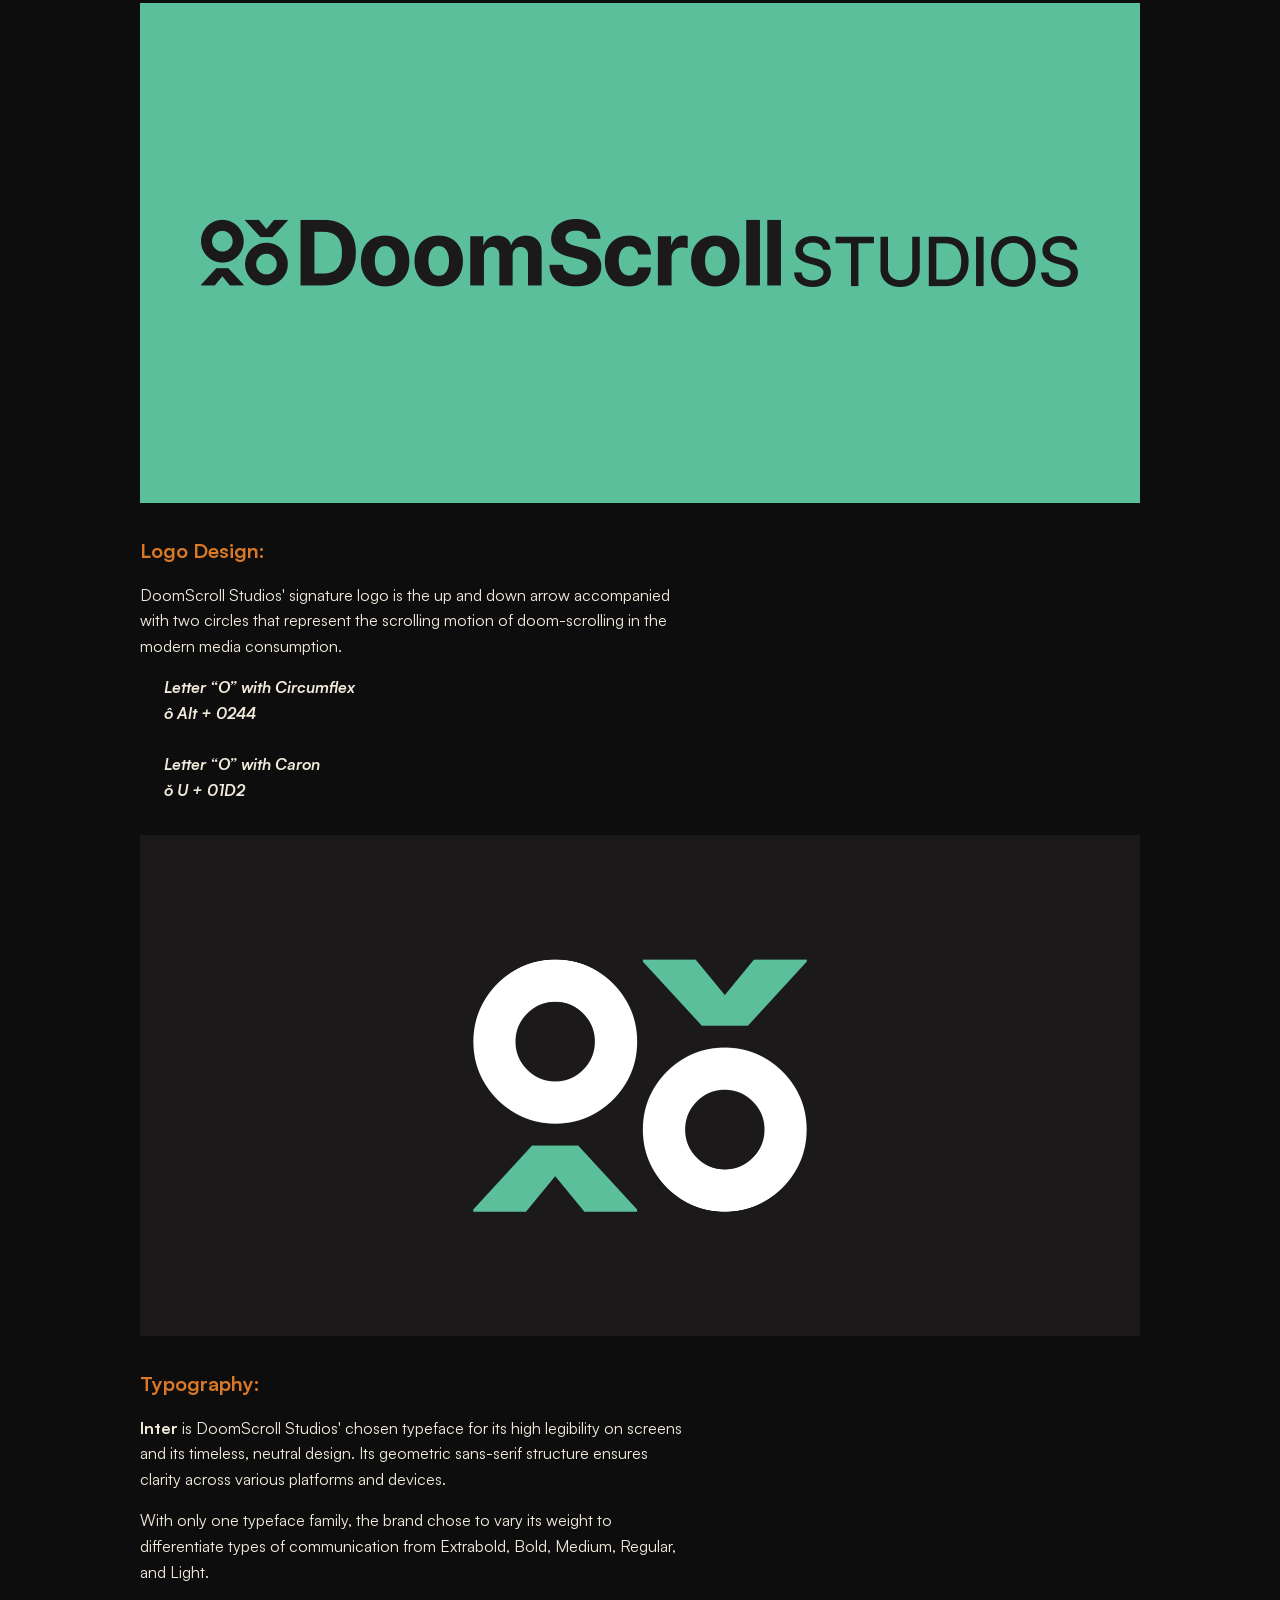
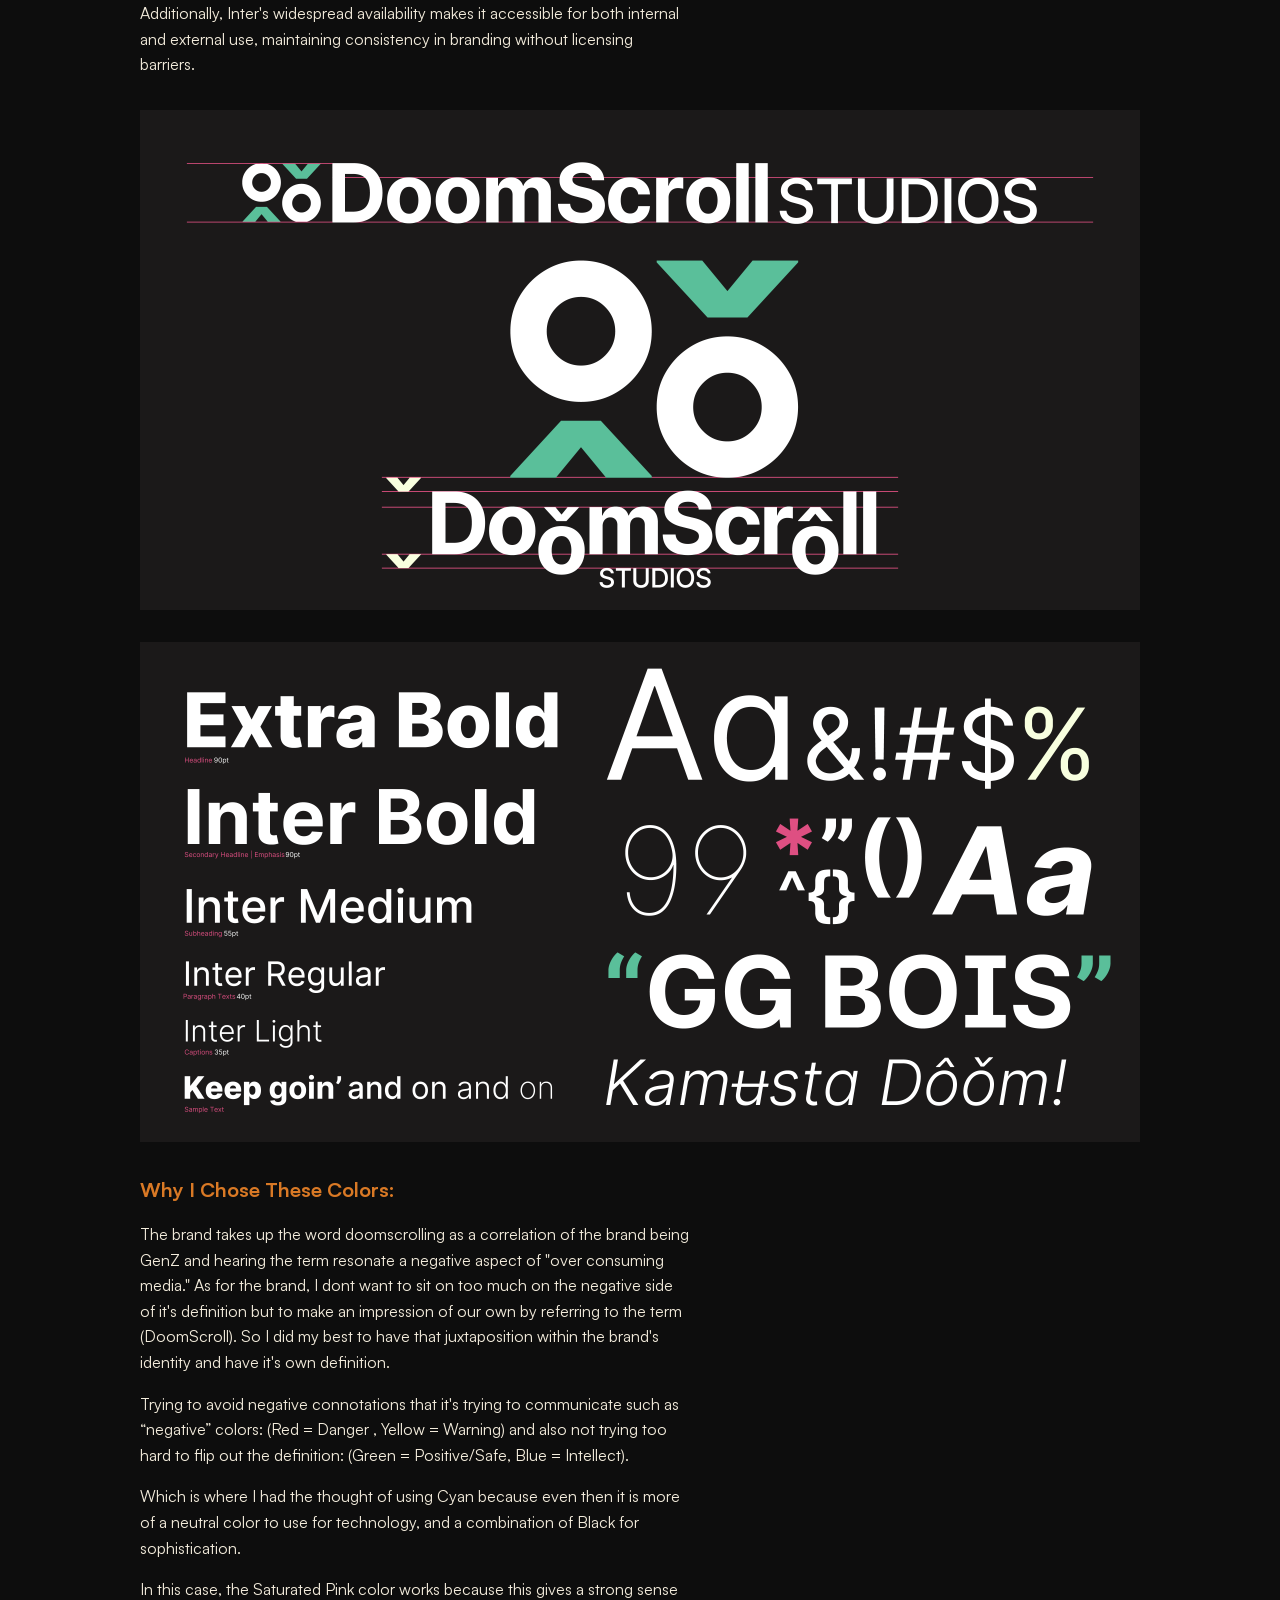
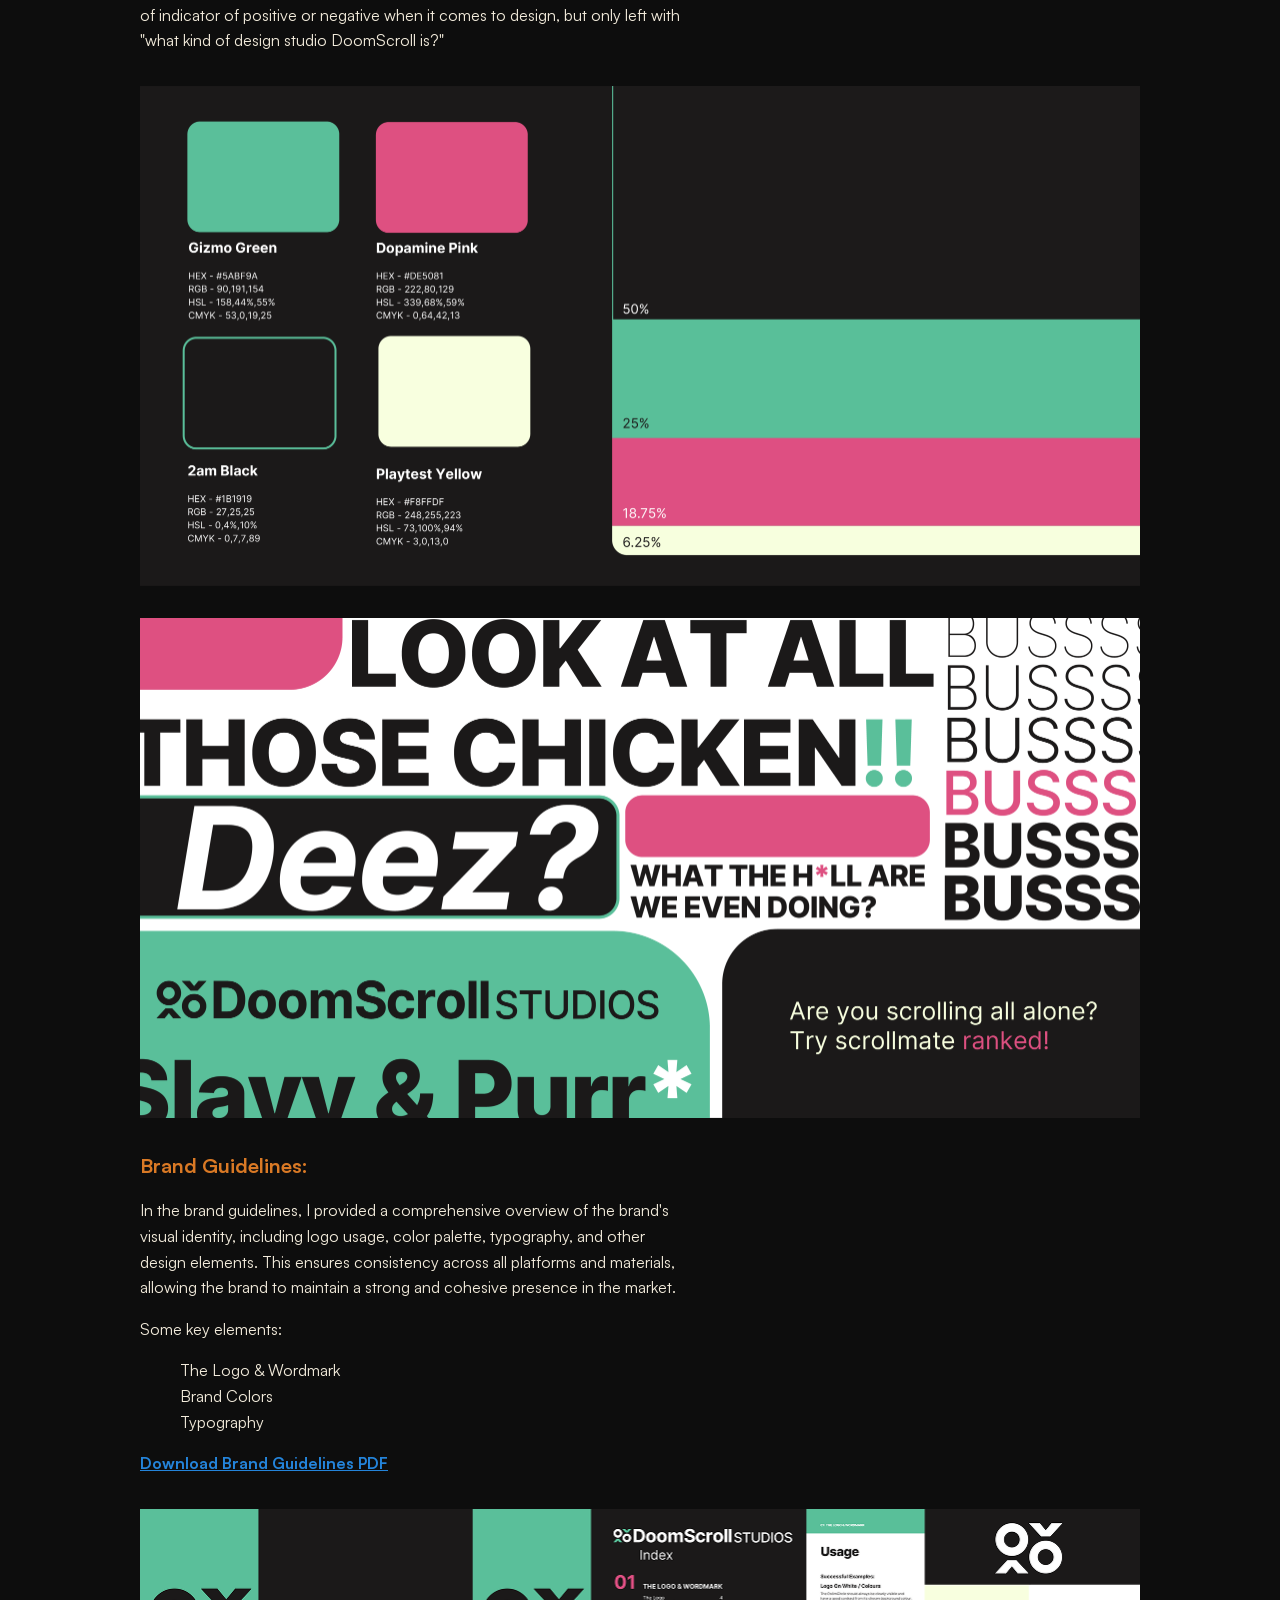
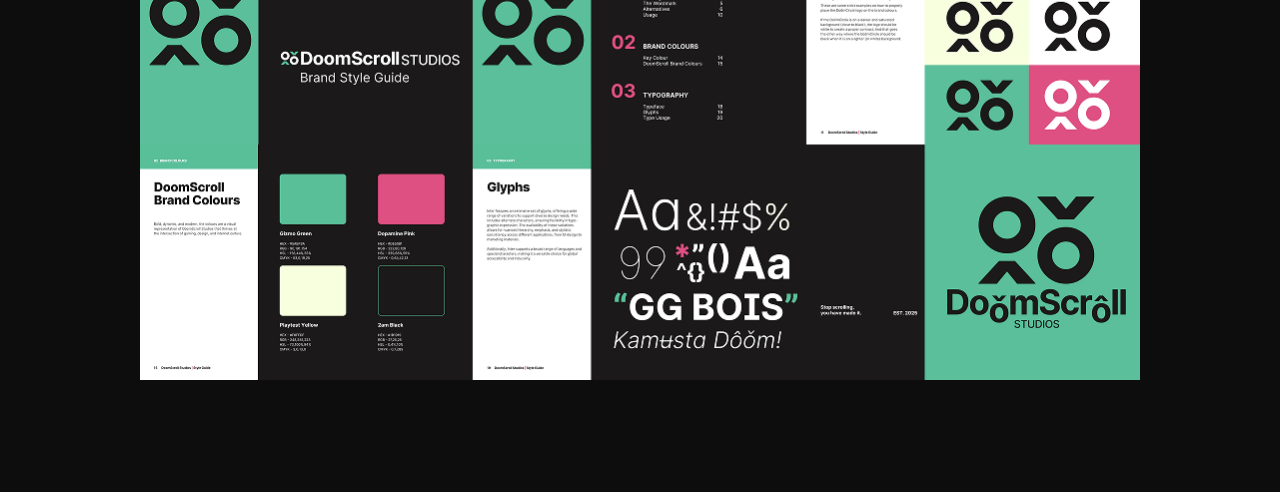
==== commit 55ade3e0: "Added Animation on Project Pages" ====
--- a/doomScrollRebrand.html
+++ b/doomScrollRebrand.html
@@ -44,8 +44,8 @@
                         <source src="videos/DoomScroll_HeroAnimation_1000x500.mp4" type="video/mp4">
                     </video>
                 </div>
-                <div class="project-hero-header"> 
-                    <h1>
+                <div> 
+                    <h1 class="project-hero-header">
                         DoomScroll Studios - Rebrand
                     </h1>
                 </div>
--- a/styles.css
+++ b/styles.css
@@ -448,6 +448,8 @@
     font-size: clamp(2.8rem, 5vw, 4rem);
     font-weight: 900; /* Black */
     margin-bottom: 1rem;
+    opacity: 0;
+    /* color: red; */
 }
 .project-header{
     color: var(--color-accent-warm);
@@ -461,6 +463,8 @@
     margin: 0 auto;
     text-align: center;
     padding: 0 1.5rem;
+    opacity: 0;
+    margin-bottom: 2rem;
 }
 .project-role-and-software-skills{
     display: grid;
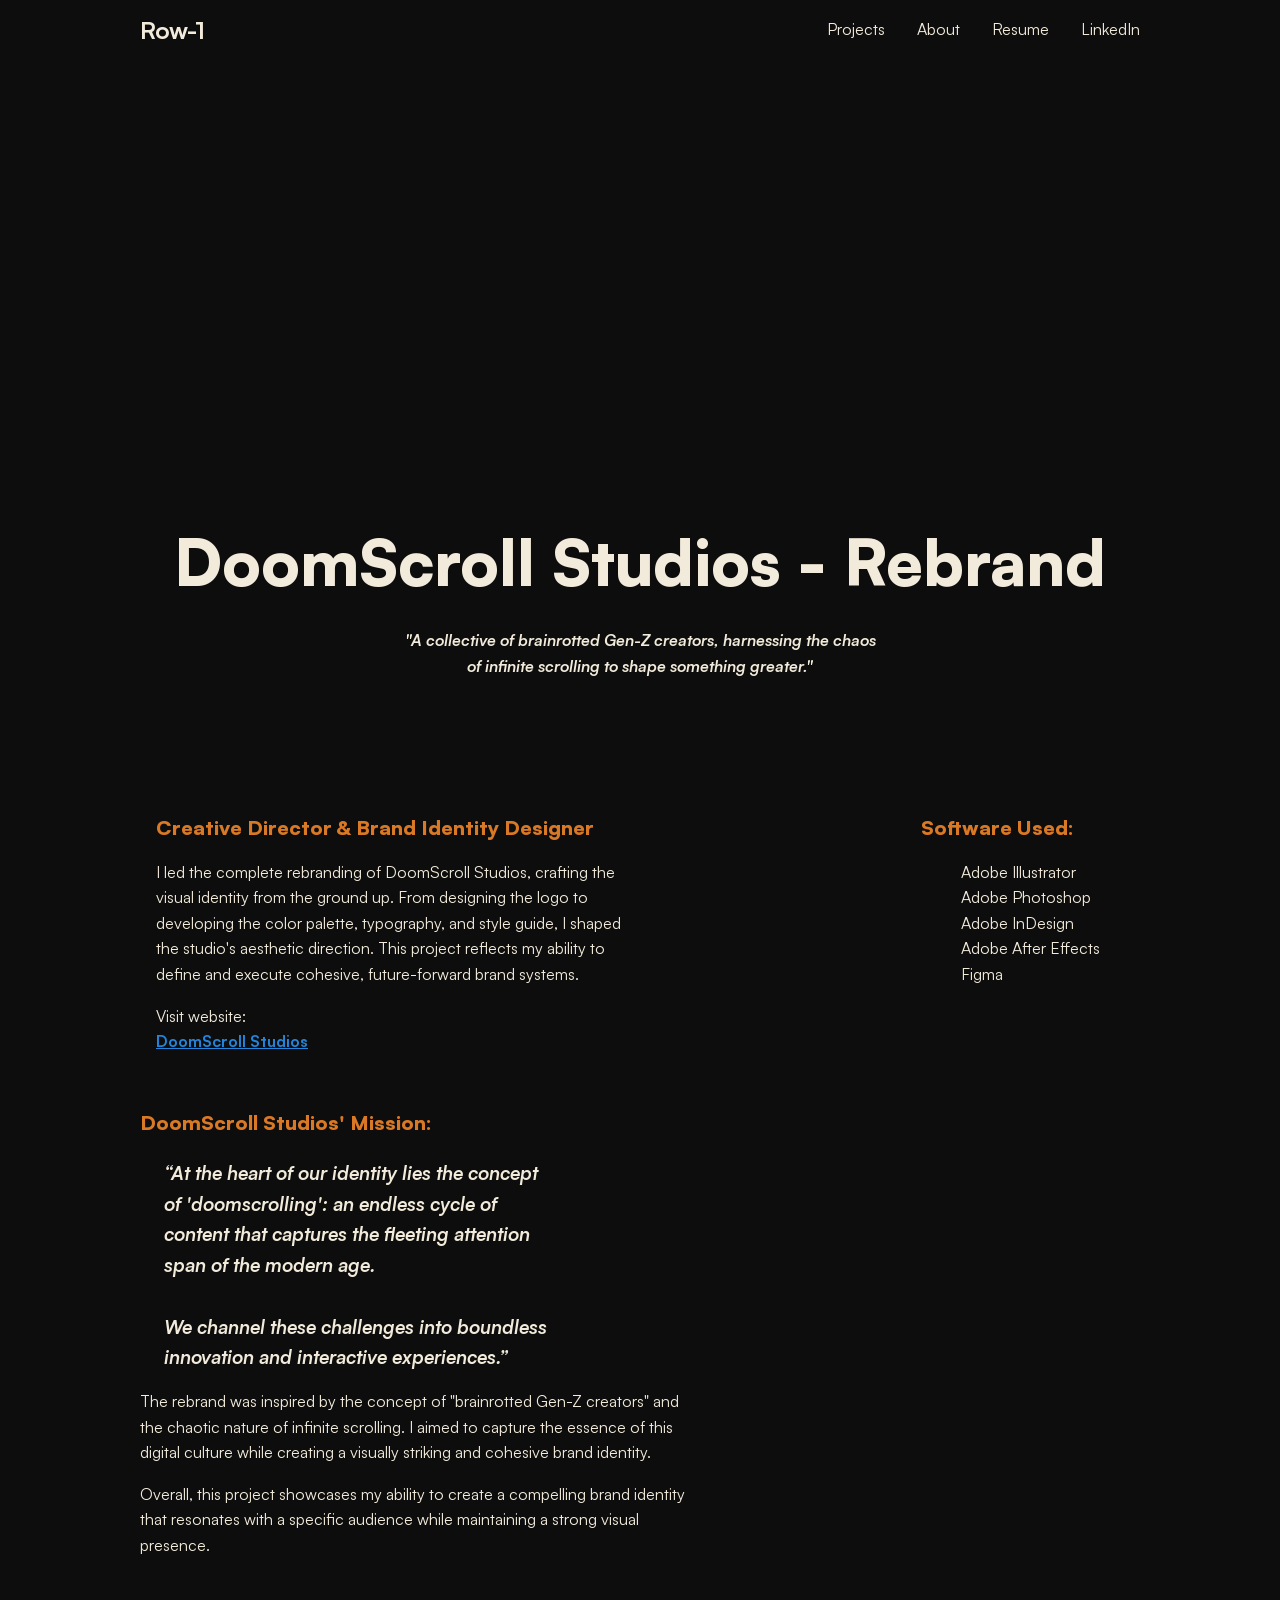
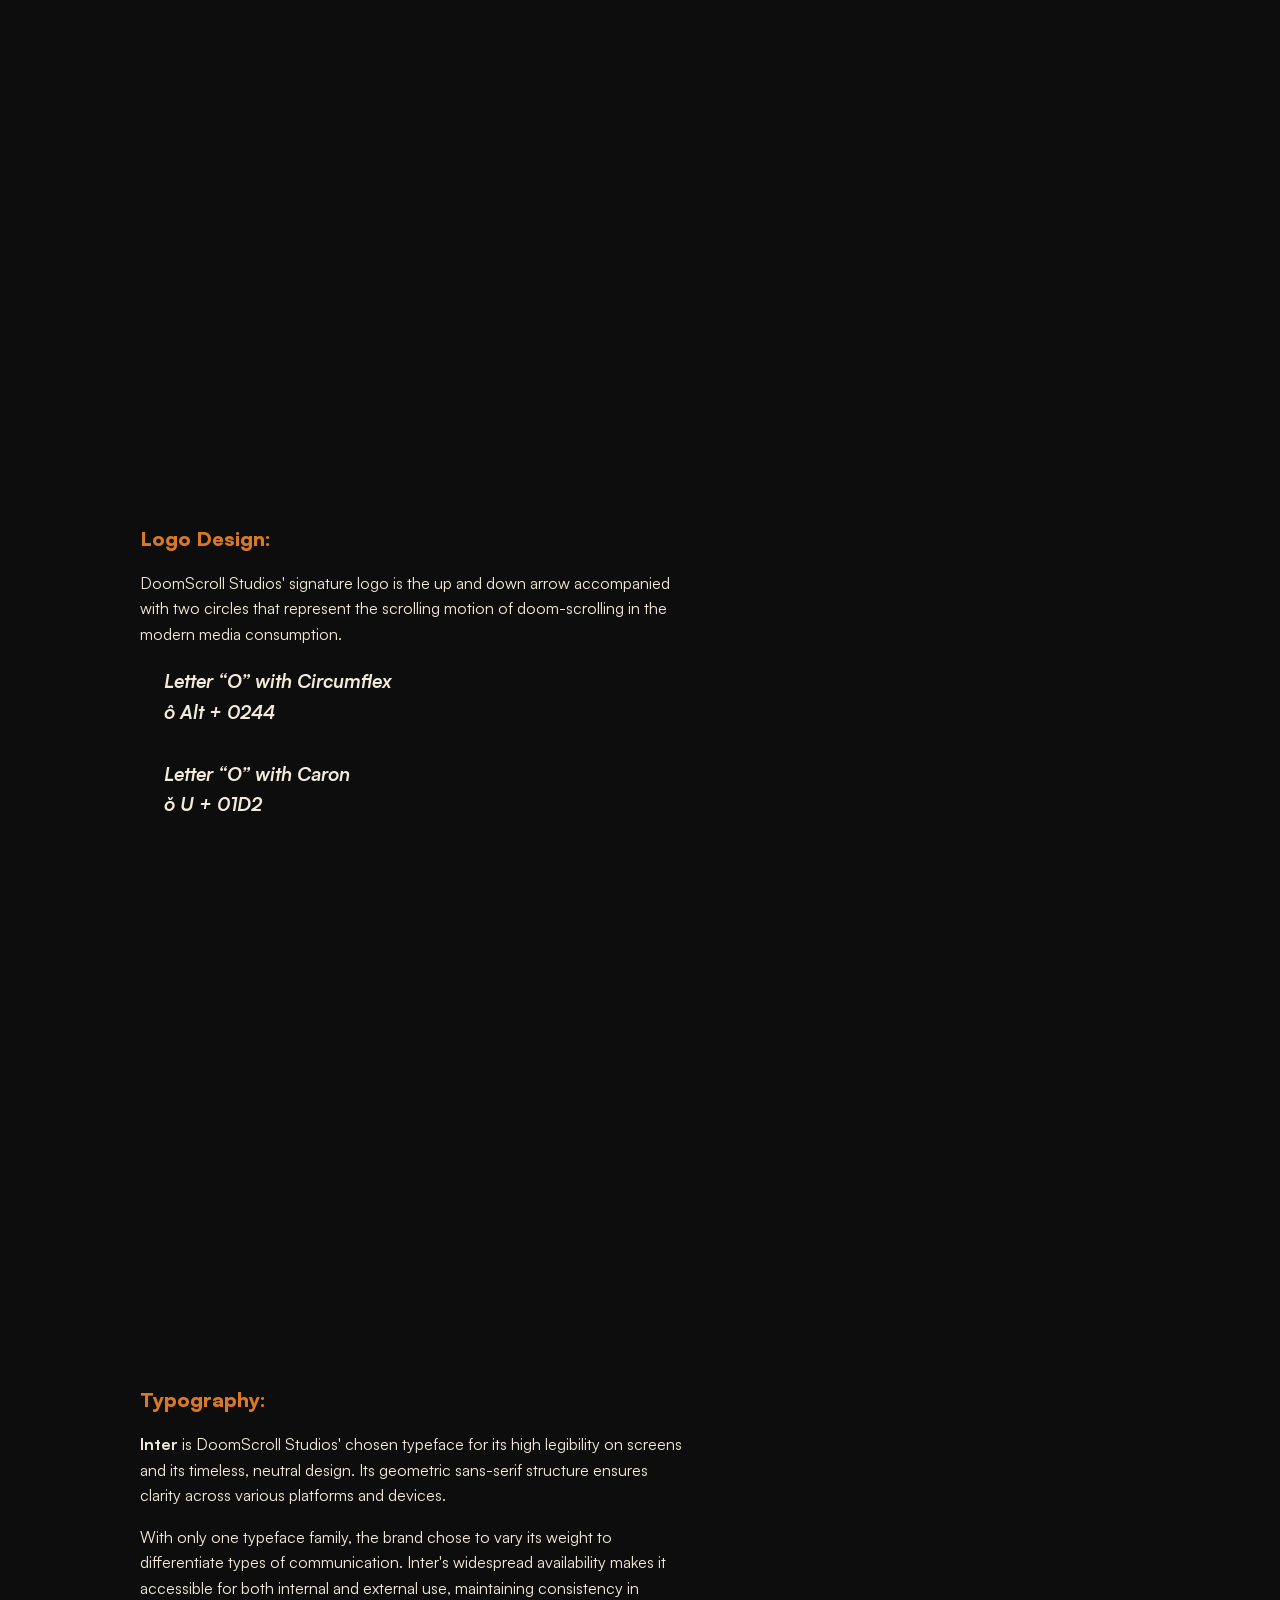
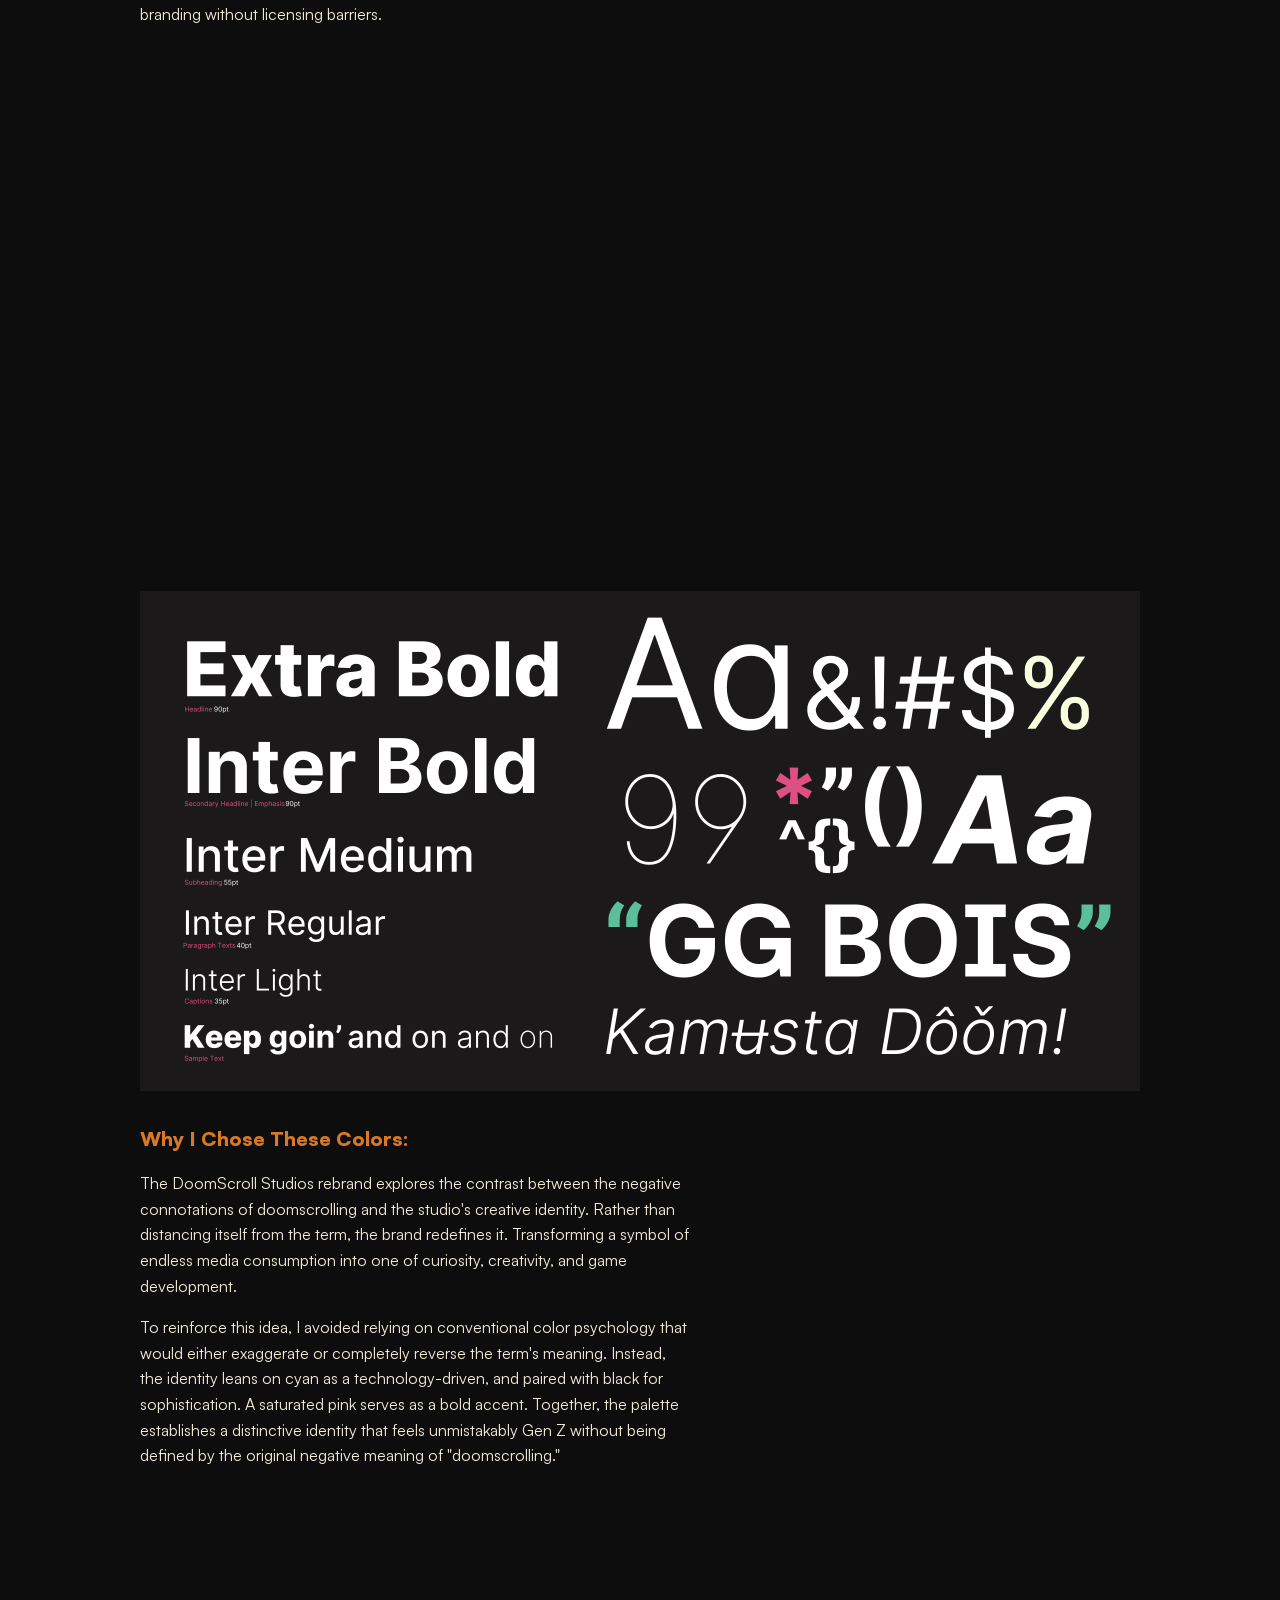
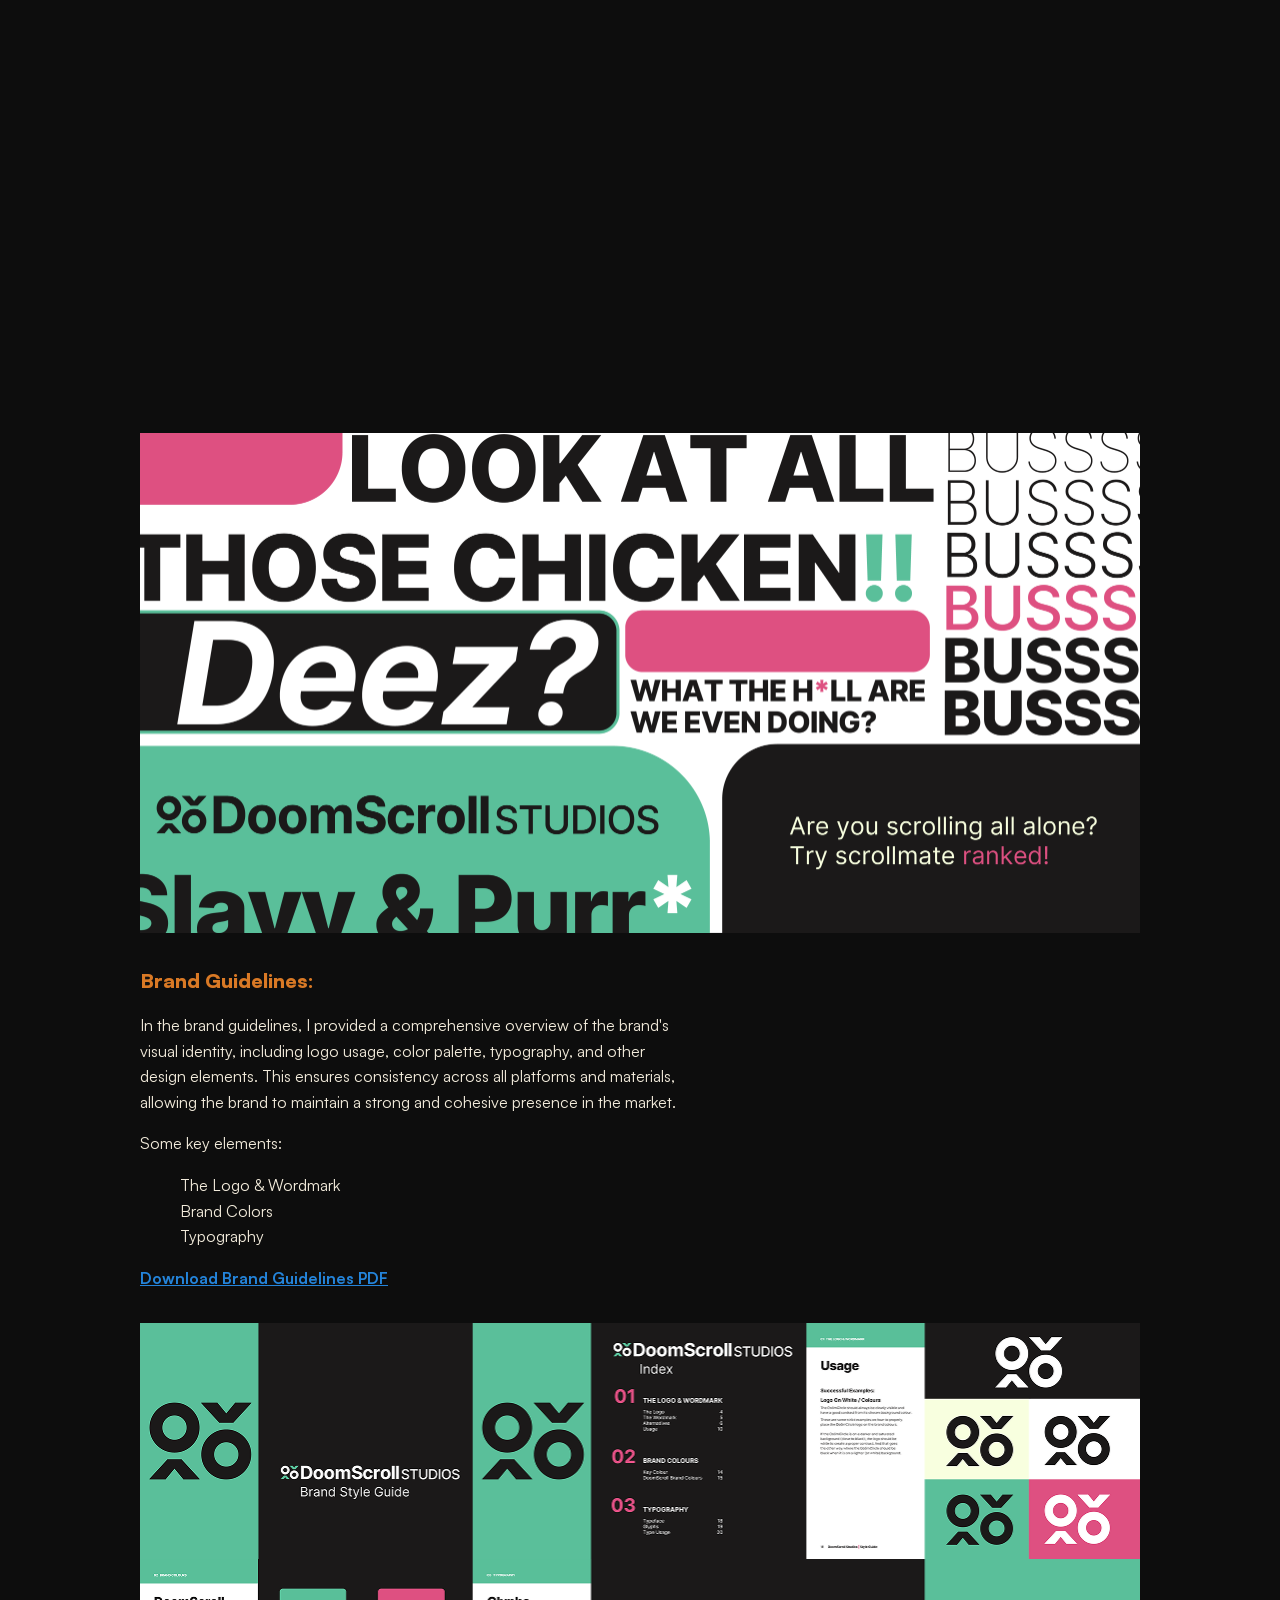
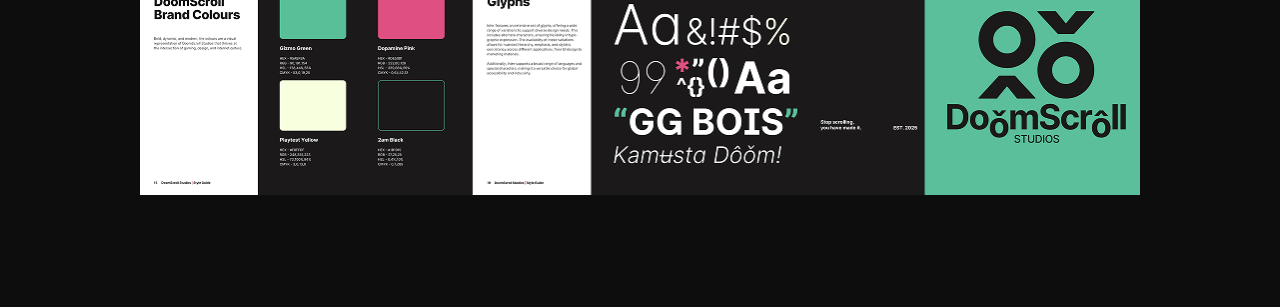
==== commit e4526abc: "Animation + Description Trim + Software Used Update + Video Sizing Update" ====
--- a/doomScrollRebrand.html
+++ b/doomScrollRebrand.html
@@ -41,7 +41,7 @@
                 <!-- <img src="images/doomScrollStudios/DoomScrollStudiosRebrand_HeroImage_1000x500.png" class="hero-image" alt="DoomScroll Studios Hero Image"> -->
                 <div class="hero-video">
                     <video autoplay muted loop playsinline>
-                        <source src="videos/DoomScroll_HeroAnimation_1000x500.mp4" type="video/mp4">
+                        <source src="videos/DoomScrollStudios_HERO_Animation_Extended_1000x500.mp4" type="video/mp4">
                     </video>
                 </div>
                 <div> 
@@ -78,7 +78,9 @@
                         <ul>
                             <li>Adobe Illustrator</li>
                             <li>Adobe Photoshop</li>
+                            <li>Adobe InDesign</li>
                             <li>Adobe After Effects</li>
+                            <li>Figma</li>
                         </ul>
                     </div>
                 </div>
@@ -101,15 +103,17 @@
                         striking and cohesive brand identity.
                     </p>
                     <p>
-                        The logo features bold typography and dynamic shapes, 
-                        reflecting the energy and creativity of the studio. The color palette combines vibrant hues with muted tones, 
-                        creating a balance between chaos and sophistication. Overall, this project showcases my ability to create a 
+                        Overall, this project showcases my ability to create a 
                         compelling brand identity that resonates with a specific audience while maintaining a strong visual presence.
                     </p>
                 </div>
                 
-                <img src="images/doomScrollStudios/DoomScrollStudios_SecondaryImage_1000x500@4x.png" alt="DoomScroll Studios Secondary Image" class="project-details-image">
-                
+                <!-- <img src="images/doomScrollStudios/DoomScrollStudios_SecondaryImage_1000x500@4x.png" alt="DoomScroll Studios Secondary Image" class="project-details-image"> -->
+                <div class="project-details-video" >
+                    <video autoplay muted loop playsinline>
+                        <source src="videos/DoomScrollStudios_Secondary_Animation_Adjusted_1000x500.mp4" type="video/mp4">
+                    </video>
+                </div>
                 <div class="project-details-description">
                     <p class="project-header">
                         Logo Design:
@@ -129,8 +133,12 @@
                     </p>
                 </div>
 
-                <img src="images/doomScrollStudios/DoomScrollStudios_LogoBreakdown_1000x500@4x.png" class="project-details-image" alt="DoomScroll Studios Logo Breakdown">
-
+                <!-- <img src="images/doomScrollStudios/DoomScrollStudios_LogoBreakdown_1000x500@4x.png" class="project-details-image" alt="DoomScroll Studios Logo Breakdown"> -->
+                <div class="project-details-video" >
+                    <video autoplay muted loop playsinline>
+                        <source src="videos/DoomScrollStudios_Logo_Animation.mp4" type="video/mp4">
+                    </video>
+                </div>
 
                 <!-- Typography Section -->
                 <div class="project-details-description">
@@ -146,16 +154,19 @@
                         Its geometric sans-serif structure ensures clarity across various platforms and devices.
                     </p>
                     <p>
-                        With only one typeface family, the brand chose to vary its weight to differentiate types of communication from Extrabold, Bold, Medium, Regular, and Light.
-                    </p>
-                    <p>
-                        Additionally, Inter's widespread availability makes it
+                        With only one typeface family, the brand chose to vary its weight to differentiate types of communication. 
+                        Inter's widespread availability makes it
                         accessible for both internal and external use, maintaining consistency in branding without licensing barriers.
                     </p>
 
                 </div>
 
-                <img src="images/doomScrollStudios/DoomScrollStudios_TypographyBreakdown_1000x500@4x.png" class="project-details-image" alt="DoomScroll Studios Typography Breakdown">
+                <!-- <img src="images/doomScrollStudios/DoomScrollStudios_TypographyBreakdown_1000x500@4x.png" class="project-details-image" alt="DoomScroll Studios Typography Breakdown"> -->
+                <div class="project-details-video" >
+                    <video autoplay muted loop playsinline>
+                        <source src="videos/DoomScrollStudios_Typography_Animation_1000x500.mp4" type="video/mp4">
+                    </video>
+                </div>
                 <img src="images/doomScrollStudios/DoomScrollStudios_TypographyUsage_1000x500@4x.png" class="project-details-image" alt="DoomScroll Studios Typography Breakdown">
                 
                 <!-- Color Palette Section -->
@@ -164,28 +175,19 @@
                         Why I Chose These Colors:
                     </p>
                     <p>
-                        The brand takes up the word doomscrolling as a correlation of the 
-                        brand being GenZ and hearing the term resonate a negative aspect of 
-                        "over consuming media." As for the brand, I dont want to sit on too much on the 
-                        negative side of it's definition but to make an impression of our own by referring 
-                        to the term (DoomScroll). So I did my best to have that juxtaposition within the brand's 
-                        identity and have it's own definition.
-                    </p>
-                    <p>
-                        Trying to avoid negative connotations that it's trying to communicate such as 
-                        “negative” colors: (Red = Danger , Yellow = Warning) and also not trying too hard to 
-                        flip out the definition: (Green = Positive/Safe, Blue = Intellect).
-                    </p>
-                    <p>
-                        Which is where I had the thought of using Cyan because even then it is more of a 
-                        neutral color to use for technology, and a combination of Black for sophistication.
-                    </p>
-                    <p>
-                        In this case, the Saturated Pink color works because this gives a strong sense of indicator of positive or negative when it comes to design, but only left with "what kind of design studio DoomScroll is?"
-                    </p>
-                </div>
-
-                <img src="images/doomScrollStudios/DoomScrollStudios_ColorBreakdown_1000x500@4x.png" class="project-details-image" alt="DoomScroll Studios Color Breakdown">
+                        The DoomScroll Studios rebrand explores the contrast between the negative connotations of doomscrolling and the studio's creative identity. Rather than distancing itself from the term, the brand redefines it. Transforming a symbol of endless media consumption into one of curiosity, creativity, and game development.
+                    </p>
+                    <p>
+                        To reinforce this idea, I avoided relying on conventional color psychology that would either exaggerate or completely reverse the term's meaning. Instead, the identity leans on cyan as a technology-driven, and paired with black for sophistication. A saturated pink serves as a bold accent. Together, the palette establishes a distinctive identity that feels unmistakably Gen Z without being defined by the original negative meaning of "doomscrolling."
+                    </p>
+                </div>
+
+                <!-- <img src="images/doomScrollStudios/DoomScrollStudios_ColorBreakdown_1000x500@4x.png" class="project-details-image" alt="DoomScroll Studios Color Breakdown"> -->
+                <div class="project-details-video" >
+                    <video autoplay muted loop playsinline>
+                        <source src="videos/DoomScroll_1000x500_ColorAnimationWithNames.mp4" type="video/mp4">
+                    </video>
+                </div>
                 <img src="images/doomScrollStudios/DoomScrollStudios_ColorMockup_1000x500@4x.png" class="project-details-image" alt="DoomScroll Studios Color MockUp">
 
                 <!-- Brand Guidelines -->
--- a/styles.css
+++ b/styles.css
@@ -285,7 +285,7 @@
 }
 @media only screen and (max-width: 768px) {
     .hero-video video {
-        height: 30vh; /* Adjust height for smaller screens */
+        height: 21vh; /* Adjust height for smaller screens */
     }
 }
 
@@ -449,11 +449,10 @@
     font-weight: 900; /* Black */
     margin-bottom: 1rem;
     opacity: 0;
-    /* color: red; */
 }
 .project-header{
     color: var(--color-accent-warm);
-    font-weight: 600;
+    font-weight: 900; /* Black */
     margin-bottom: 0;
     font-size: clamp(1.25rem, 1.5vw, 2rem);
 }
@@ -502,7 +501,7 @@
     width: 30ch;
     margin-bottom: 1rem;
     padding: 0 1.5rem;
-    font-size: clamp(1rem, 1.25vw, 1.5rem);
+    font-size: clamp(0.75rem, 1.5vw, 1.25rem);
 }
 .project-details-image{
     width: 100%;
@@ -513,8 +512,18 @@
     /* background-color: blue;  */
     /* Temporary background color for visibility */
 }
+.project-details-video video{
+    width: 100%;
+    height: auto;
+    display: block;
+    margin: 2rem 0;
+    object-fit: cover;
+}
 @media only screen and (max-width: 768px) {
     .project-details-image {
+        height: auto; /* Adjust height for smaller screens */
+    }
+    .project-details-video video{
         height: auto; /* Adjust height for smaller screens */
     }
 }
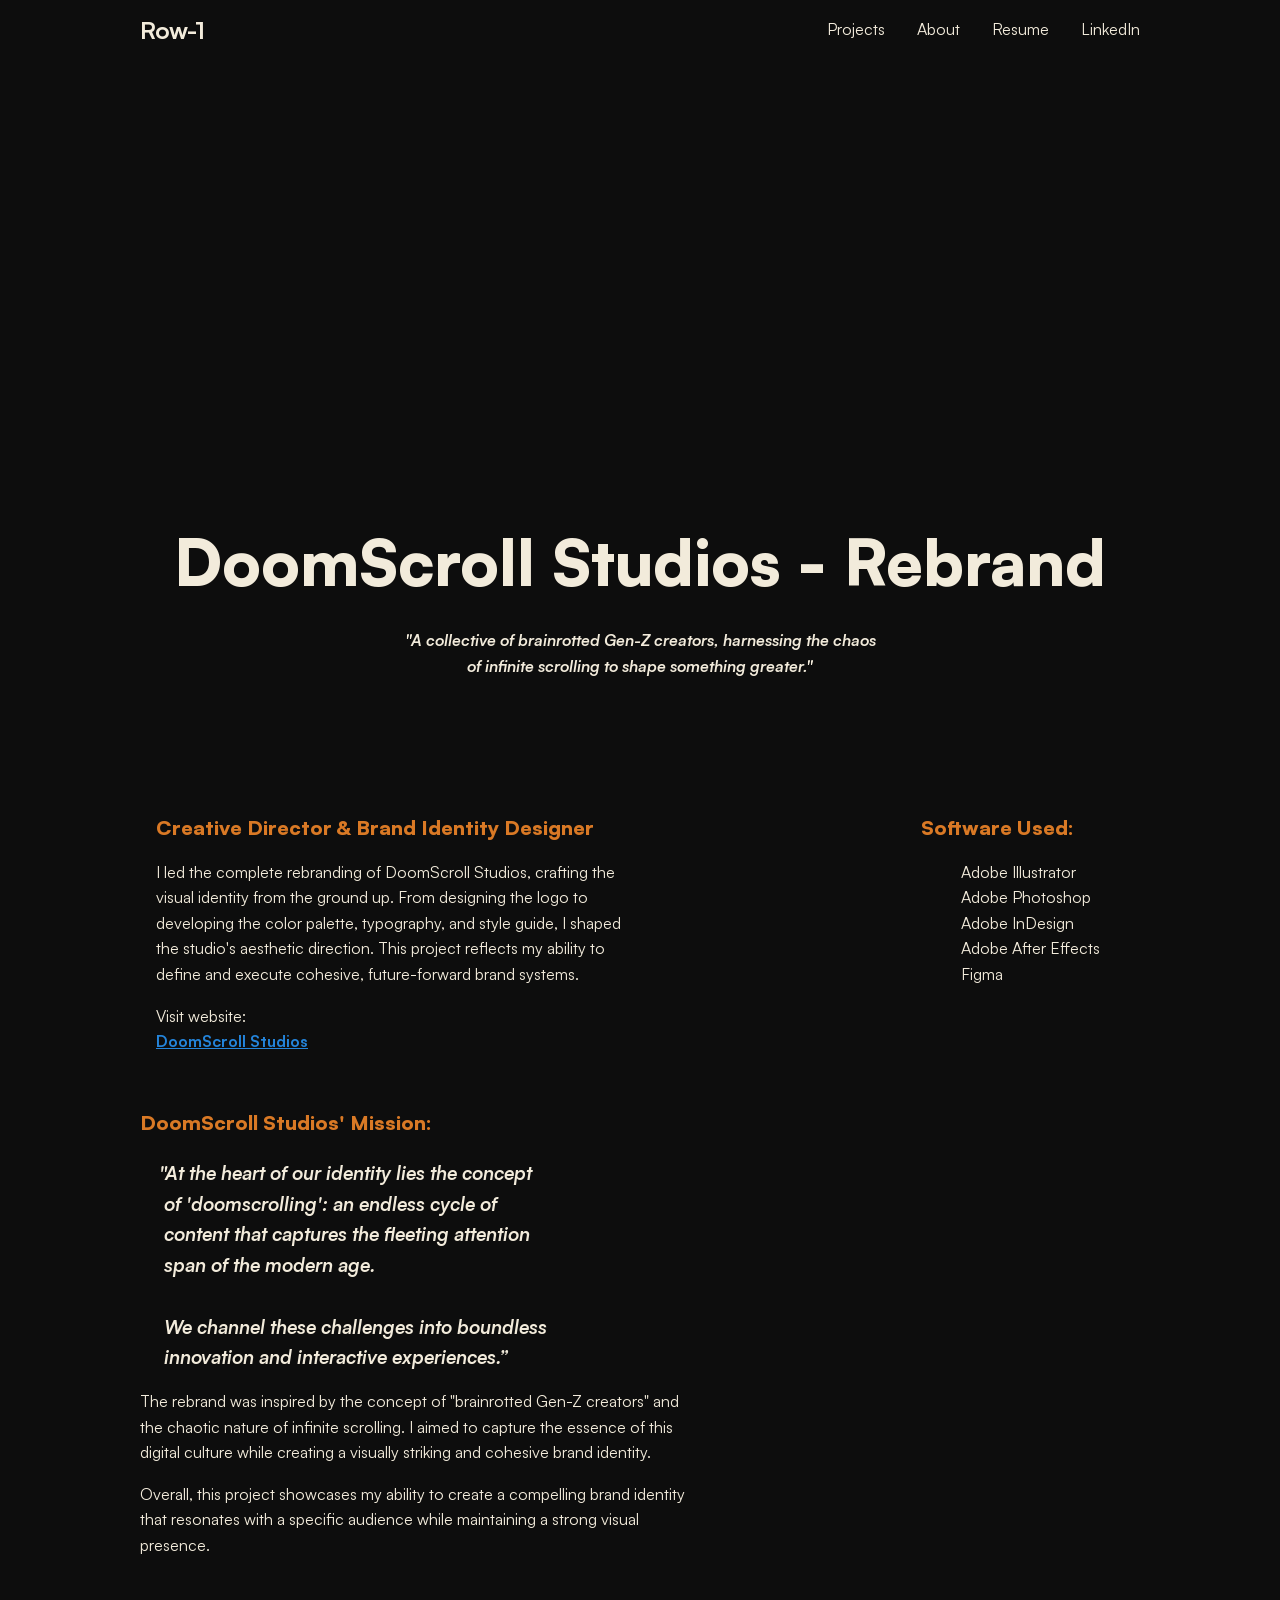
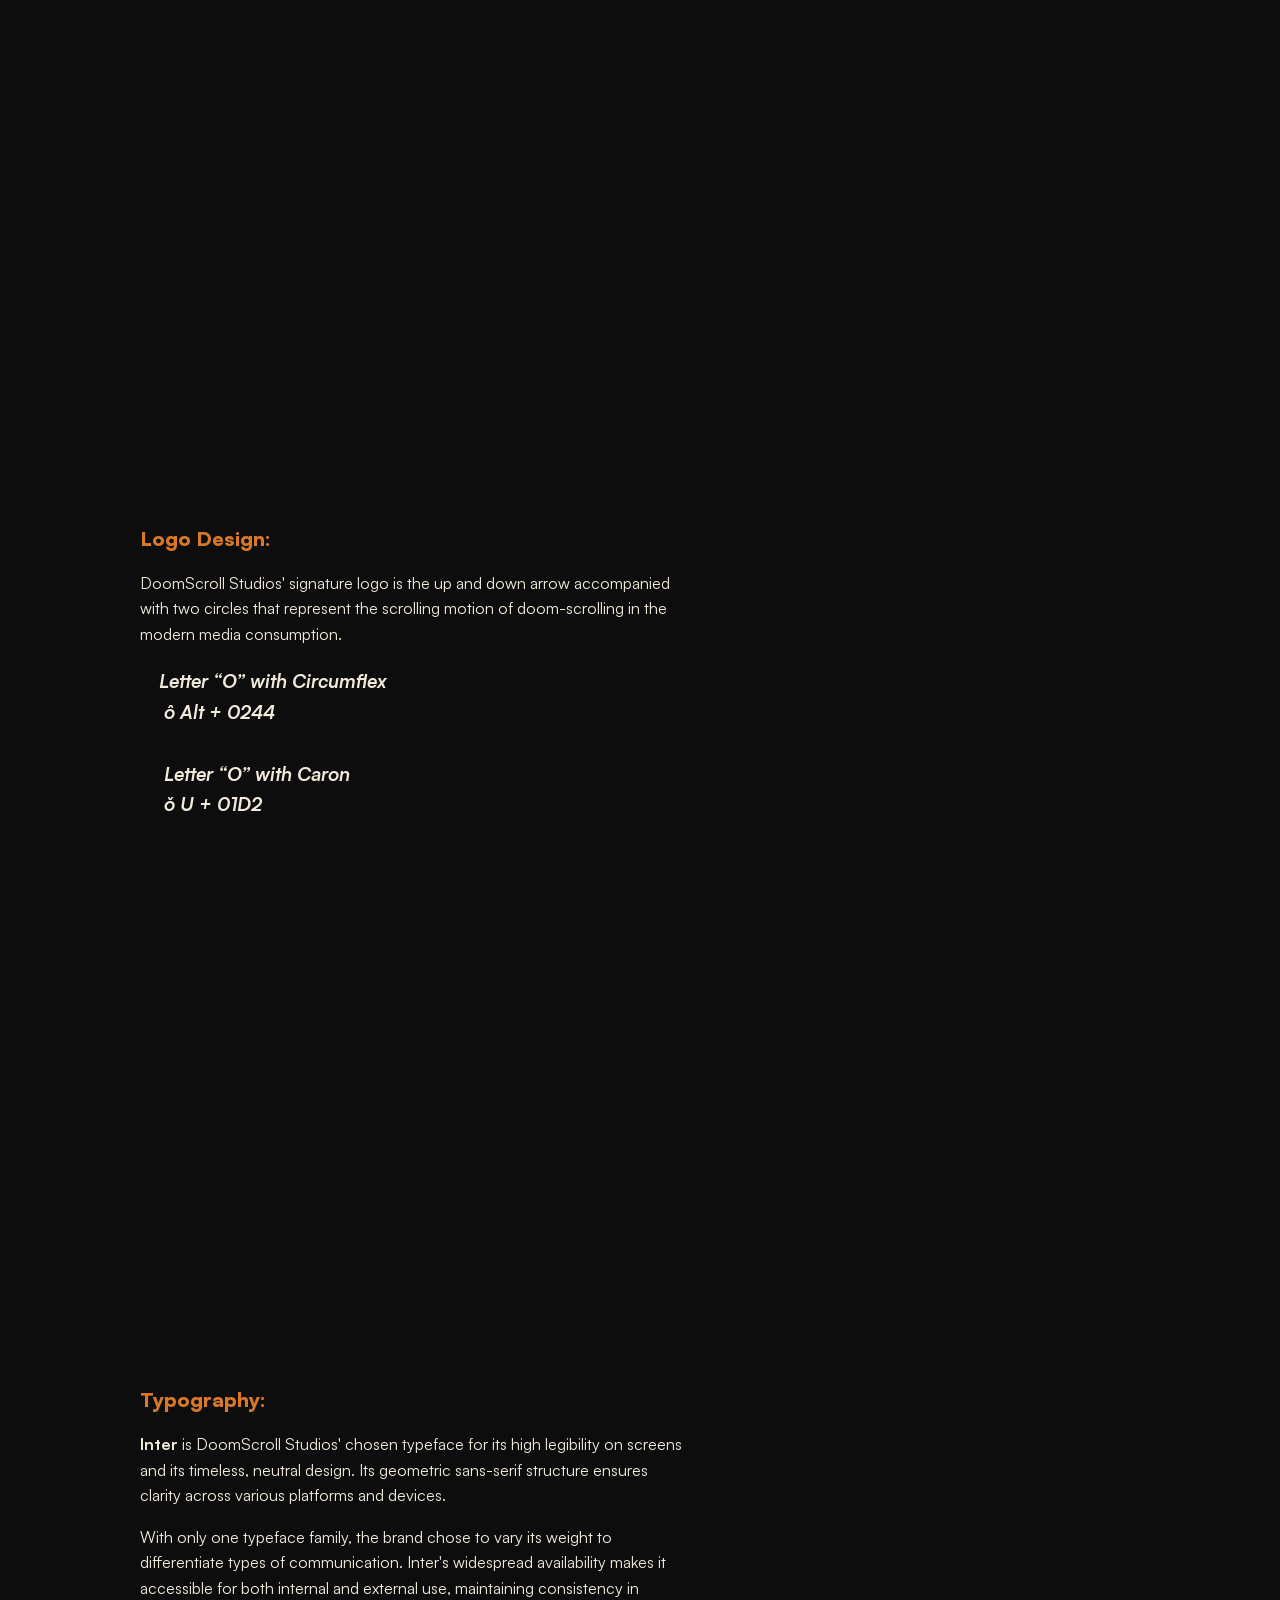
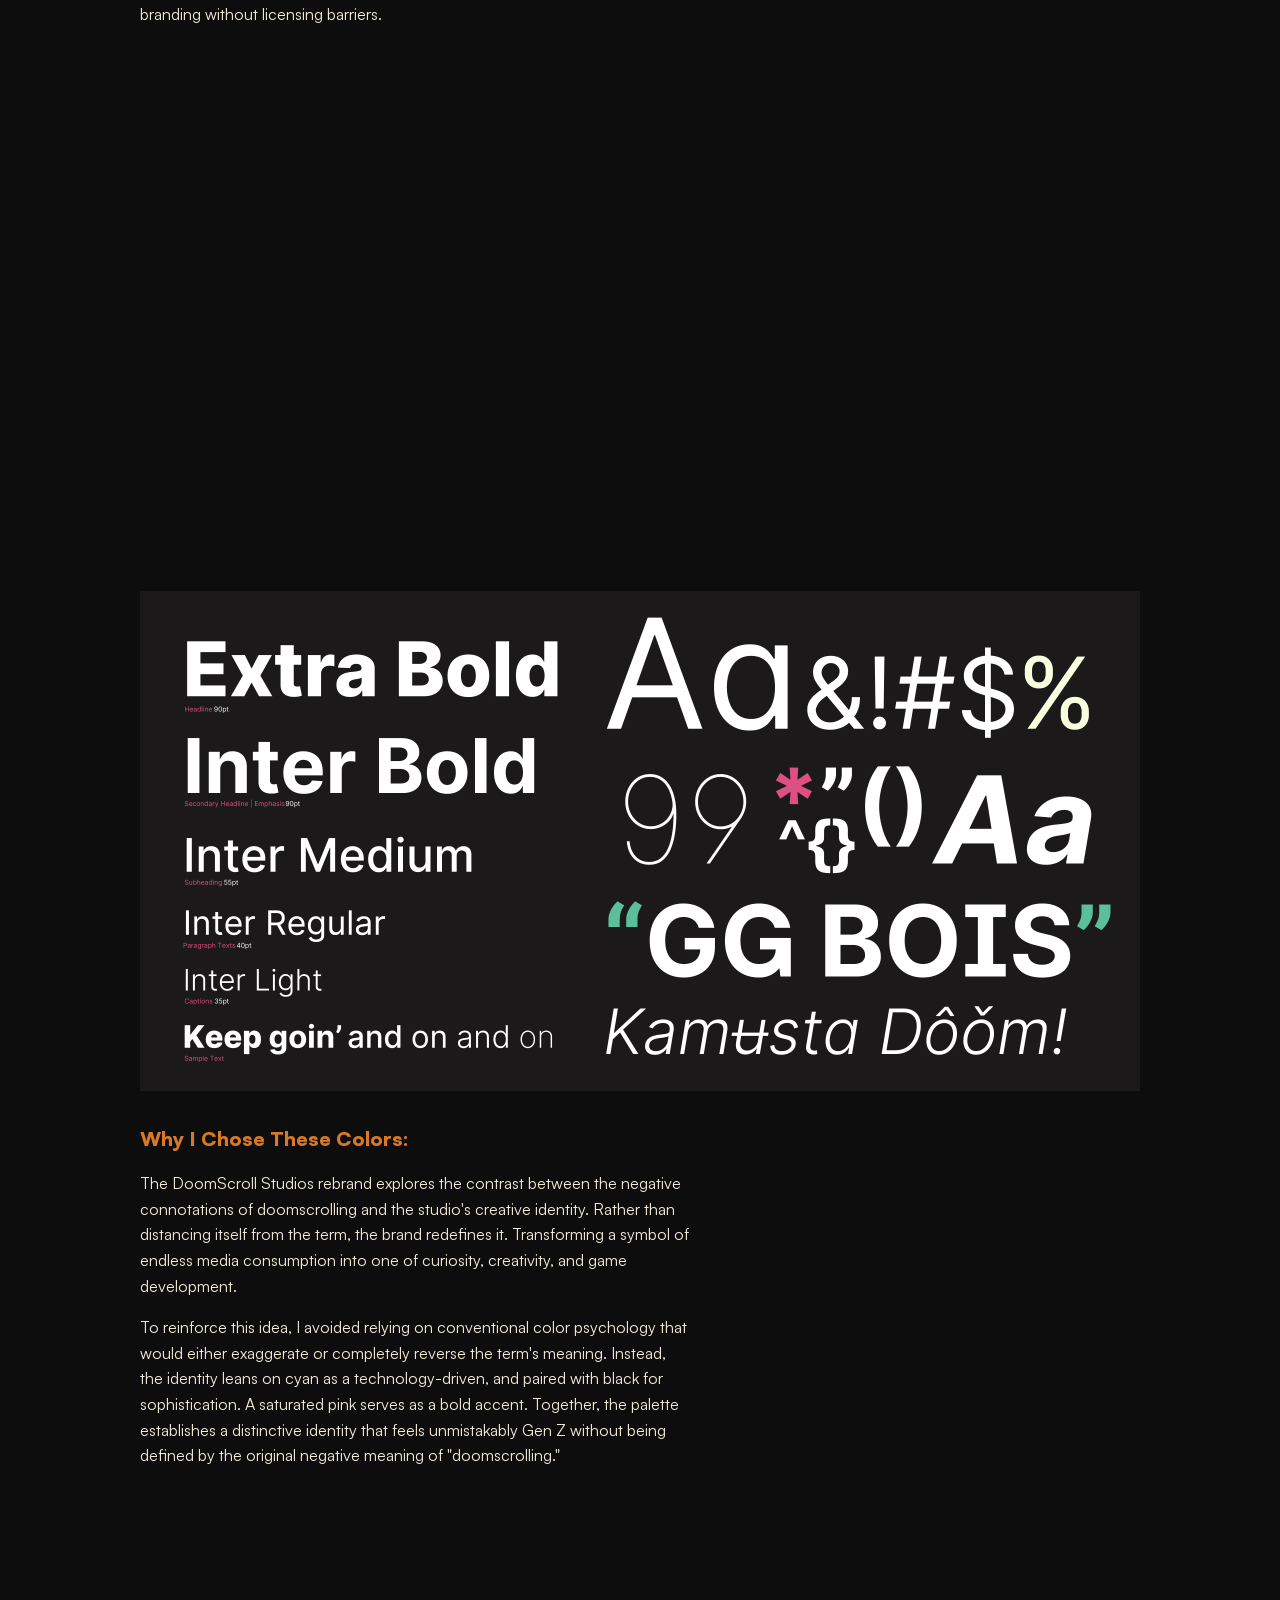
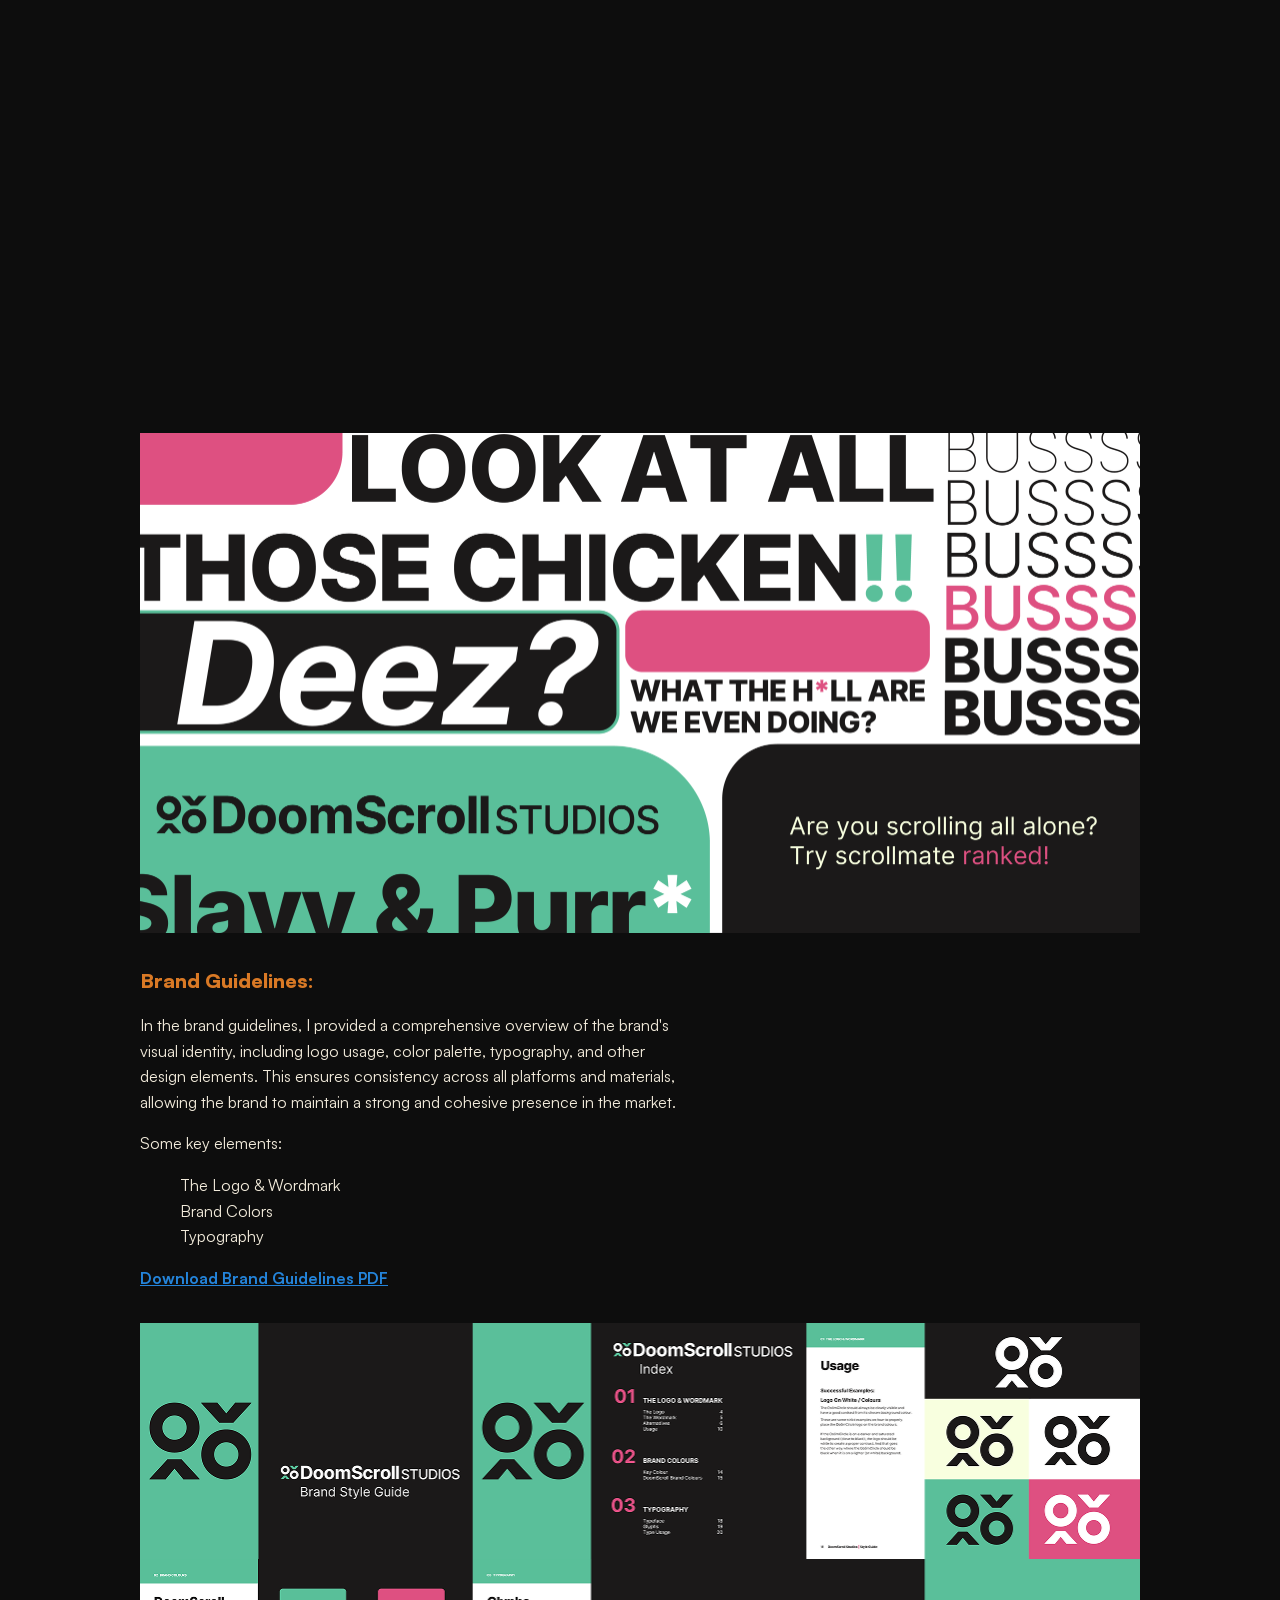
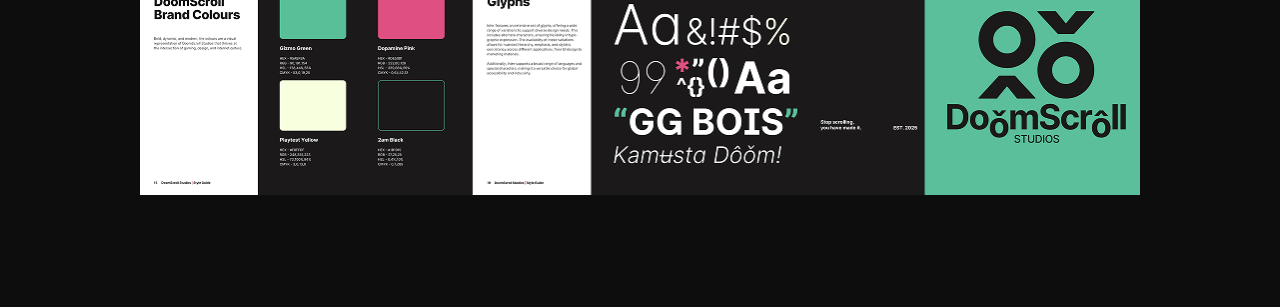
==== commit 54c97418: "Rare Sweets - Page Published with Minor changes with Project Details Quote property | Project Respon" ====
--- a/doomScrollRebrand.html
+++ b/doomScrollRebrand.html
@@ -5,7 +5,7 @@
         <meta name="viewport" content="width=device-width, initial-scale=1.0">
         <link rel="stylesheet" href="styles.css">
         <script src="script.js" defer></script>
-        <title>DoomScroll Studios Rebrand</title>
+        <title>DoomScroll Studios - Rebrand</title>
     </head>
     <body>
         <header>
@@ -92,7 +92,7 @@
                         DoomScroll Studios' Mission:
                     </p>
                     <p class="project-details-quote">
-                        “At the heart of our identity lies the concept of 'doomscrolling': an endless cycle of content that captures the fleeting attention span of the modern age.
+                        "At the heart of our identity lies the concept of 'doomscrolling': an endless cycle of content that captures the fleeting attention span of the modern age.
                         <br>
                         <br>
                         We channel these challenges into boundless innovation and interactive experiences.”
--- a/styles.css
+++ b/styles.css
@@ -429,7 +429,7 @@
 /* ---------- Hero Image Styles ----------  */
 .hero-image {
     width: 100%;
-    height: auto;
+    height: 50vh;
     display: block;
     border-bottom-left-radius: var(--radius-xl);
     border-bottom-right-radius: var(--radius-xl);
@@ -439,7 +439,7 @@
 }
 @media only screen and (max-width: 768px) {
     .hero-image {
-        height: auto; /* Adjust height for smaller screens */
+        height: 21vh; /* Adjust height for smaller screens */
     }
 }
 
@@ -455,6 +455,11 @@
     font-weight: 900; /* Black */
     margin-bottom: 0;
     font-size: clamp(1.25rem, 1.5vw, 2rem);
+}
+.project-subheader{
+    font-weight: 700; /* Bold */
+    margin-top: 0;
+    margin-bottom: 1rem;
 }
 .project-hero-description{
     font-weight: 600; /* Regular */
@@ -500,7 +505,9 @@
     font-weight: 600;
     width: 30ch;
     margin-bottom: 1rem;
-    padding: 0 1.5rem;
+    /* padding: 0 1.5rem; */
+    padding-left: 1.25em;
+    text-indent: -0.25em; /* Indent the first line to create a hanging effect */
     font-size: clamp(0.75rem, 1.5vw, 1.25rem);
 }
 .project-details-image{
